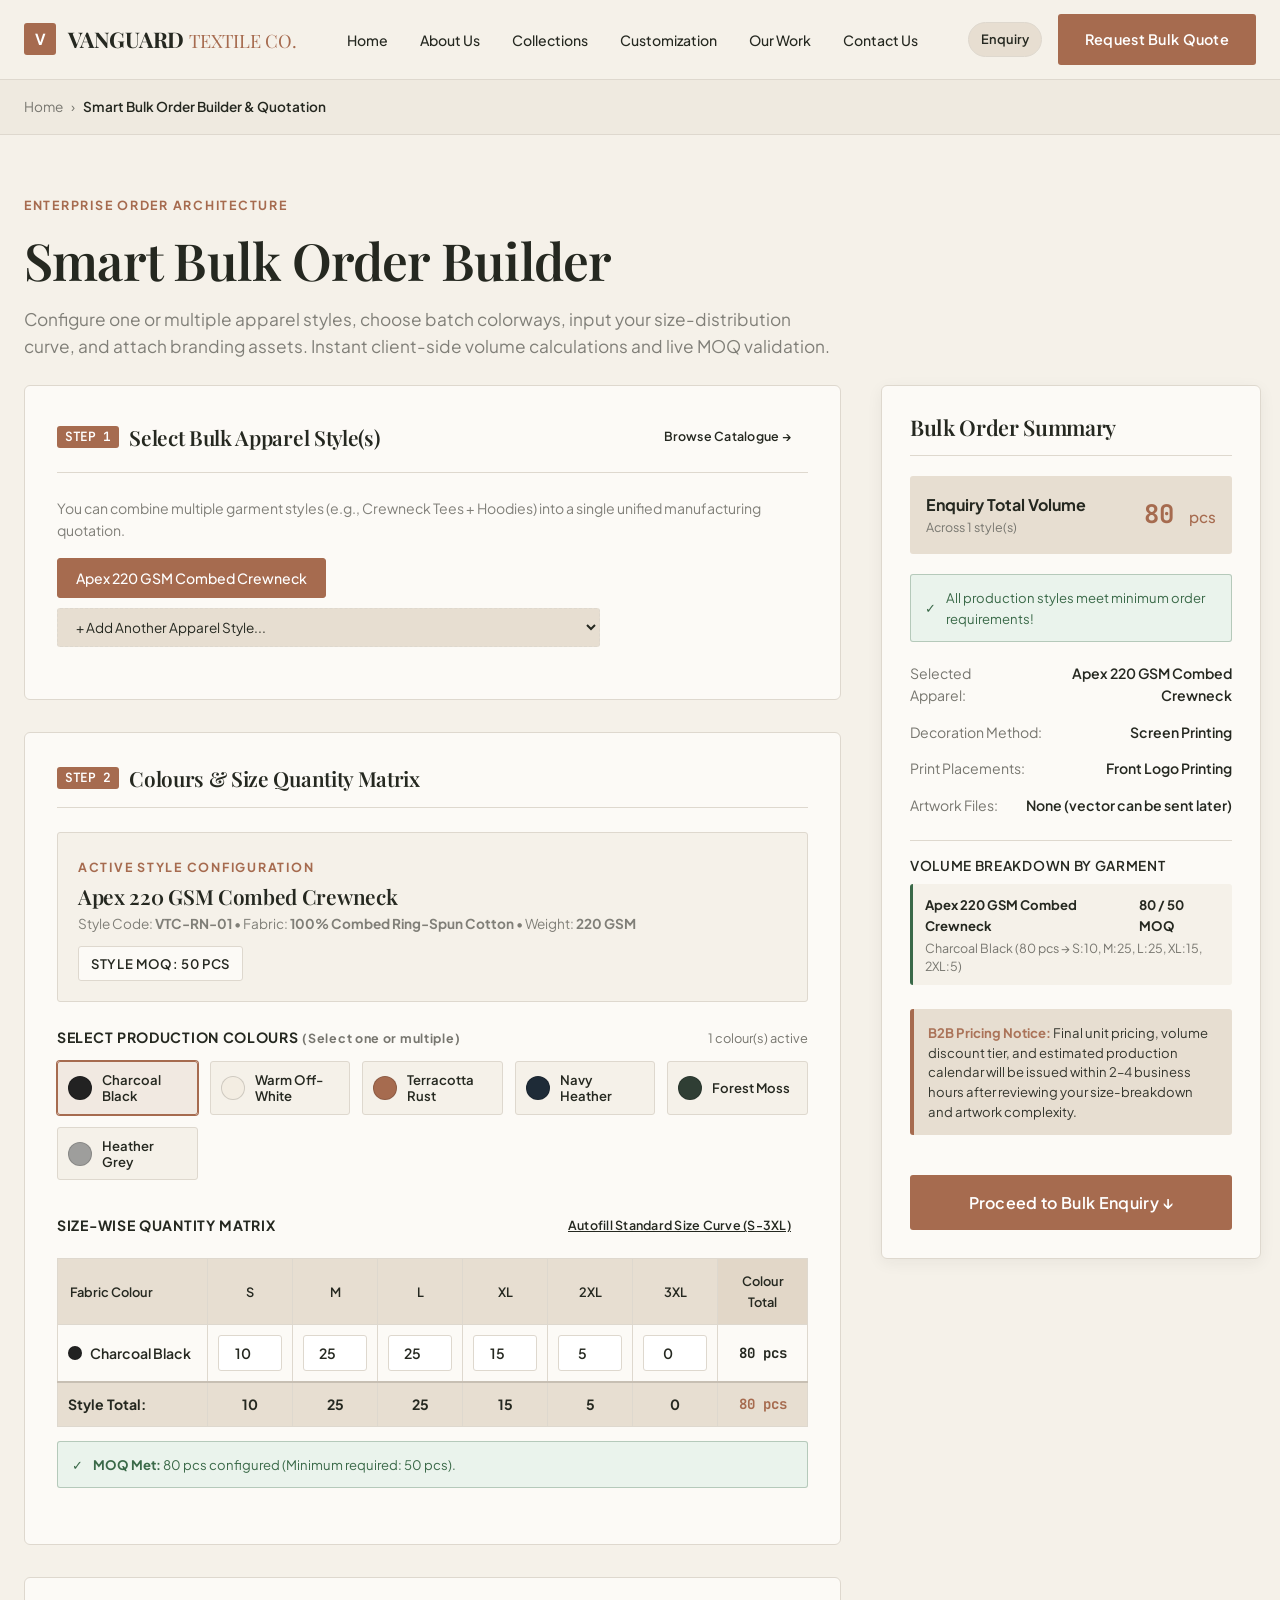
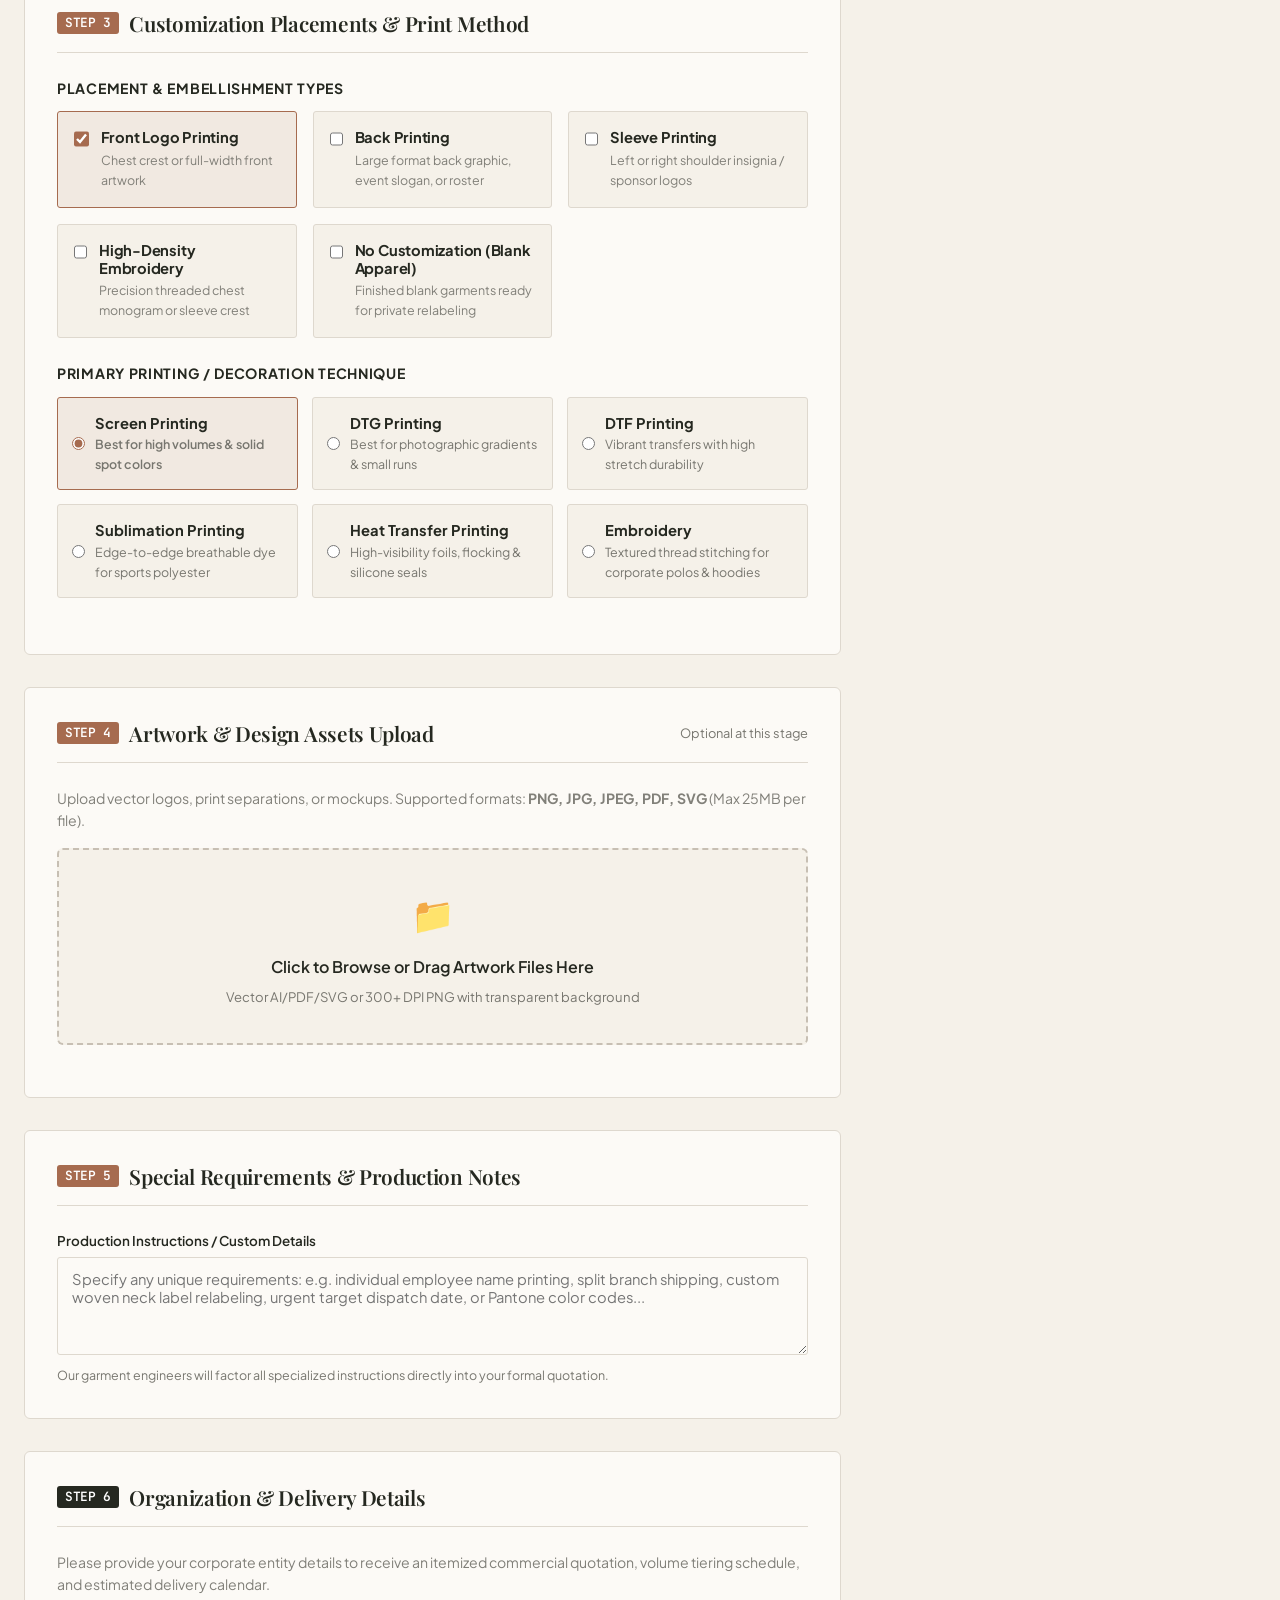
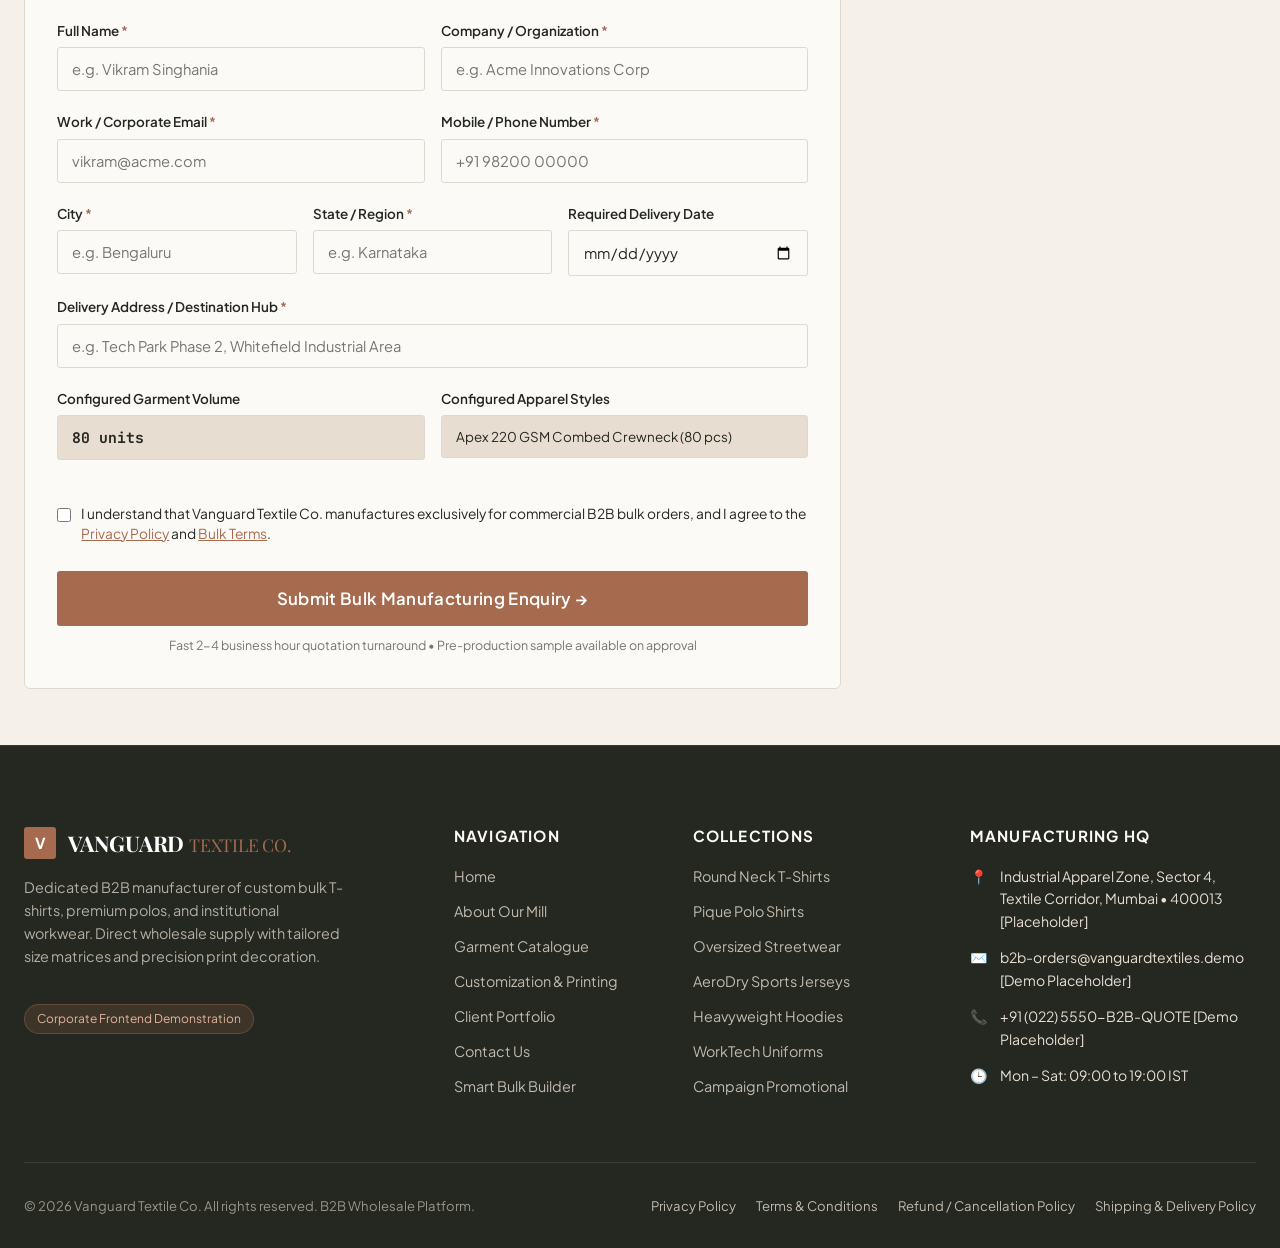
==== bulk-quote.html @ 21569121 "T-Shirt_demo_frontend" ====
<!DOCTYPE html>
<html lang="en">
<head>
  <meta charset="UTF-8">
  <meta name="viewport" content="width=device-width, initial-scale=1.0">
  <title>Smart Bulk Order Builder & Request Bulk Quote | Vanguard Textile Co.</title>
  <meta name="description" content="Configure multi-product bulk apparel orders with interactive colorways, size-wise quantity curves, artwork upload, and commercial quotation lodging.">
  <link rel="stylesheet" href="css/styles.css">
  <link rel="stylesheet" href="css/responsive.css">
</head>
<body>

  <!-- Site Navigation Header -->
  <header class="site-header">
    <div class="container nav-container">
      <a href="index.html" class="brand-logo" aria-label="Vanguard Textile Co. Home">
        <span class="brand-mark">V</span>
        <span>VANGUARD <span style="font-weight: 300; font-size: 1.15rem; color: var(--accent-terracotta);">TEXTILE CO.</span></span>
      </a>

      <nav aria-label="Main Navigation">
        <ul class="nav-links">
          <li><a href="index.html" class="nav-link">Home</a></li>
          <li><a href="about.html" class="nav-link">About Us</a></li>
          <li><a href="collections.html" class="nav-link">Collections</a></li>
          <li><a href="customization.html" class="nav-link">Customization</a></li>
          <li><a href="portfolio.html" class="nav-link">Our Work</a></li>
          <li><a href="contact.html" class="nav-link">Contact Us</a></li>
        </ul>
      </nav>

      <div class="nav-actions">
        <a href="bulk-quote.html" class="enquiry-counter-badge" title="View active bulk builder items">
          <span>Enquiry</span>
          <span class="badge-count" style="display: none;">0</span>
        </a>
        <a href="bulk-quote.html" class="btn btn-primary">Request Bulk Quote</a>
        <button class="mobile-toggle" aria-label="Open mobile menu">
          <svg width="24" height="24" viewBox="0 0 24 24" fill="none" stroke="currentColor" stroke-width="2"><line x1="3" y1="12" x2="21" y2="12"></line><line x1="3" y1="6" x2="21" y2="6"></line><line x1="3" y1="18" x2="21" y2="18"></line></svg>
        </button>
      </div>
    </div>
  </header>

  <!-- Mobile Drawer -->
  <div class="mobile-nav-overlay"></div>
  <aside class="mobile-nav-drawer" aria-label="Mobile Navigation">
    <div class="drawer-header">
      <div class="brand-logo" style="font-size: 1.15rem;">
        <span class="brand-mark">V</span>
        <span>VANGUARD TEXTILE</span>
      </div>
      <button class="drawer-close" aria-label="Close mobile menu">&times;</button>
    </div>
    <ul class="drawer-links">
      <li><a href="index.html" class="drawer-link">Home</a></li>
      <li><a href="about.html" class="drawer-link">About Us</a></li>
      <li><a href="collections.html" class="drawer-link">Collections & Catalog</a></li>
      <li><a href="customization.html" class="drawer-link">Customization Services</a></li>
      <li><a href="portfolio.html" class="drawer-link">Our Work / Portfolio</a></li>
      <li><a href="contact.html" class="drawer-link">Contact Us</a></li>
    </ul>
    <div class="drawer-footer">
      <a href="bulk-quote.html" class="btn btn-primary" style="width: 100%;">Request Bulk Quote</a>
    </div>
  </aside>

  <!-- Breadcrumb -->
  <div class="breadcrumb-bar">
    <div class="container">
      <ul class="breadcrumb-list">
        <li class="breadcrumb-item"><a href="index.html">Home</a> &rsaquo;</li>
        <li class="breadcrumb-item current">Smart Bulk Order Builder & Quotation</li>
      </ul>
    </div>
  </div>

  <main>

    <!-- Page Introduction Header -->
    <section class="section section-tight" style="padding-bottom: 24px;">
      <div class="container">
        <div style="max-width: 820px;">
          <span class="eyebrow">Enterprise Order Architecture</span>
          <h1 style="margin-bottom: 14px;">Smart Bulk Order Builder</h1>
          <p style="font-size: 1.08rem; color: var(--text-muted-grey); line-height: 1.6;">
            Configure one or multiple apparel styles, choose batch colorways, input your size-distribution curve, and attach branding assets. Instant client-side volume calculations and live MOQ validation.
          </p>
        </div>
      </div>
    </section>

    <!-- Interactive Builder Application Container -->
    <section class="section section-tight" style="padding-top: 0;">
      <div class="container" id="bulkOrderBuilderApp">
        
        <div class="builder-layout">
          
          <!-- Left Main Pane: Configuration Steps -->
          <div class="builder-main-pane">
            
            <!-- Step 1: Product Selection -->
            <div class="builder-step-section">
              <div class="builder-step-header">
                <h3 class="builder-step-title">
                  <span class="builder-step-badge">STEP 1</span>
                  <span>Select Bulk Apparel Style(s)</span>
                </h3>
                <a href="collections.html" class="btn btn-ghost btn-sm" style="font-size: 0.78rem;">Browse Catalogue &rarr;</a>
              </div>
              <p style="font-size: 0.88rem; color: var(--text-muted-grey); margin-bottom: 16px;">
                You can combine multiple garment styles (e.g., Crewneck Tees + Hoodies) into a single unified manufacturing quotation.
              </p>
              
              <!-- Tab Pills & Add Dropdown -->
              <div id="builderProductPicker">
                <!-- Injected dynamically by bulk-builder.js -->
              </div>
            </div>

            <!-- Step 2: Colour & Size-Wise Quantity Matrix -->
            <div class="builder-step-section">
              <div class="builder-step-header">
                <h3 class="builder-step-title">
                  <span class="builder-step-badge">STEP 2</span>
                  <span>Colours & Size Quantity Matrix</span>
                </h3>
              </div>

              <!-- Active Product Config (Swatches & Matrix Table) -->
              <div id="activeProductConfigArea">
                <!-- Injected dynamically by bulk-builder.js -->
              </div>
            </div>

            <!-- Step 3: Customization & Printing Techniques -->
            <div class="builder-step-section">
              <div class="builder-step-header">
                <h3 class="builder-step-title">
                  <span class="builder-step-badge">STEP 3</span>
                  <span>Customization Placements & Print Method</span>
                </h3>
              </div>

              <!-- Customization Options Checkboxes -->
              <label style="display: block; font-size: 0.88rem; font-weight: 700; text-transform: uppercase; letter-spacing: 0.05em; margin-bottom: 12px;">
                Placement & Embellishment Types
              </label>
              <div class="customization-check-grid" id="customizationOptionsGrid">
                <!-- Injected dynamically by bulk-builder.js -->
              </div>

              <!-- Printing Method Radio Options -->
              <label style="display: block; font-size: 0.88rem; font-weight: 700; text-transform: uppercase; letter-spacing: 0.05em; margin: 24px 0 12px 0;">
                Primary Printing / Decoration Technique
              </label>
              <div class="print-methods-grid" id="printMethodsGrid">
                <!-- Injected dynamically by bulk-builder.js -->
              </div>
            </div>

            <!-- Step 4: Logo & Artwork File Upload -->
            <div class="builder-step-section">
              <div class="builder-step-header">
                <h3 class="builder-step-title">
                  <span class="builder-step-badge">STEP 4</span>
                  <span>Artwork & Design Assets Upload</span>
                </h3>
                <span style="font-size: 0.8rem; color: var(--text-muted-grey);">Optional at this stage</span>
              </div>
              <p style="font-size: 0.88rem; color: var(--text-muted-grey); margin-bottom: 16px;">
                Upload vector logos, print separations, or mockups. Supported formats: <strong>PNG, JPG, JPEG, PDF, SVG</strong> (Max 25MB per file).
              </p>

              <!-- Drag and Drop Zone -->
              <div class="file-dropzone" id="fileDropzone">
                <input type="file" id="designFileInput" multiple accept=".png,.jpg,.jpeg,.pdf,.svg" style="display: none;">
                <div class="file-dropzone-icon">📁</div>
                <div class="file-dropzone-title">Click to Browse or Drag Artwork Files Here</div>
                <div class="file-dropzone-desc">Vector AI/PDF/SVG or 300+ DPI PNG with transparent background</div>
              </div>

              <!-- Uploaded Files List -->
              <div class="file-list-preview" id="uploadedFilesList"></div>
            </div>

            <!-- Step 5: Additional Requirements & Instructions -->
            <div class="builder-step-section">
              <div class="builder-step-header">
                <h3 class="builder-step-title">
                  <span class="builder-step-badge">STEP 5</span>
                  <span>Special Requirements & Production Notes</span>
                </h3>
              </div>

              <div class="form-group" style="margin-bottom: 0;">
                <label class="form-label" for="builderAdditionalNotes">Production Instructions / Custom Details</label>
                <textarea id="builderAdditionalNotes" rows="4" class="form-control" placeholder="Specify any unique requirements: e.g. individual employee name printing, split branch shipping, custom woven neck label relabeling, urgent target dispatch date, or Pantone color codes..."></textarea>
                <div class="form-help-text">
                  Our garment engineers will factor all specialized instructions directly into your formal quotation.
                </div>
              </div>
            </div>

            <!-- Step 6: Customer Bulk Enquiry Form -->
            <div class="builder-step-section" id="enquiryFormSection">
              <div class="builder-step-header">
                <h3 class="builder-step-title">
                  <span class="builder-step-badge" style="background-color: var(--text-charcoal);">STEP 6</span>
                  <span>Organization & Delivery Details</span>
                </h3>
              </div>

              <p style="font-size: 0.88rem; color: var(--text-muted-grey); margin-bottom: 24px;">
                Please provide your corporate entity details to receive an itemized commercial quotation, volume tiering schedule, and estimated delivery calendar.
              </p>

              <form id="bulkEnquiryForm" novalidate>
                <div class="grid-2" style="gap: 16px;">
                  <div class="form-group">
                    <label class="form-label" for="enquiryFullName">Full Name <span class="required-star">*</span></label>
                    <input type="text" id="enquiryFullName" class="form-control" placeholder="e.g. Vikram Singhania" required>
                    <div class="form-error-msg">Please enter your full name.</div>
                  </div>

                  <div class="form-group">
                    <label class="form-label" for="enquiryCompany">Company / Organization <span class="required-star">*</span></label>
                    <input type="text" id="enquiryCompany" class="form-control" placeholder="e.g. Acme Innovations Corp" required>
                    <div class="form-error-msg">Please provide your organization name.</div>
                  </div>
                </div>

                <div class="grid-2" style="gap: 16px;">
                  <div class="form-group">
                    <label class="form-label" for="enquiryEmail">Work / Corporate Email <span class="required-star">*</span></label>
                    <input type="email" id="enquiryEmail" class="form-control" placeholder="vikram@acme.com" required>
                    <div class="form-error-msg">Please enter a valid corporate email.</div>
                  </div>

                  <div class="form-group">
                    <label class="form-label" for="enquiryPhone">Mobile / Phone Number <span class="required-star">*</span></label>
                    <input type="tel" id="enquiryPhone" class="form-control" placeholder="+91 98200 00000" required>
                    <div class="form-error-msg">Please enter a valid mobile number.</div>
                  </div>
                </div>

                <div class="grid-3" style="gap: 16px;">
                  <div class="form-group">
                    <label class="form-label" for="enquiryCity">City <span class="required-star">*</span></label>
                    <input type="text" id="enquiryCity" class="form-control" placeholder="e.g. Bengaluru" required>
                    <div class="form-error-msg">City is required.</div>
                  </div>

                  <div class="form-group">
                    <label class="form-label" for="enquiryState">State / Region <span class="required-star">*</span></label>
                    <input type="text" id="enquiryState" class="form-control" placeholder="e.g. Karnataka" required>
                    <div class="form-error-msg">State is required.</div>
                  </div>

                  <div class="form-group">
                    <label class="form-label" for="enquiryDeliveryDate">Required Delivery Date</label>
                    <input type="date" id="enquiryDeliveryDate" class="form-control">
                  </div>
                </div>

                <div class="form-group">
                  <label class="form-label" for="enquiryAddress">Delivery Address / Destination Hub <span class="required-star">*</span></label>
                  <input type="text" id="enquiryAddress" class="form-control" placeholder="e.g. Tech Park Phase 2, Whitefield Industrial Area" required>
                  <div class="form-error-msg">Delivery destination address is required.</div>
                </div>

                <!-- Auto-populated Hidden/Readonly Specification Fields -->
                <div class="grid-2" style="gap: 16px; margin-bottom: 20px;">
                  <div class="form-group">
                    <label class="form-label" for="enquiryTotalQty">Configured Garment Volume</label>
                    <input type="text" id="enquiryTotalQty" class="form-control" style="background-color: var(--bg-muted-beige); font-weight: 700; font-family: var(--font-mono);" readonly value="0 units">
                  </div>

                  <div class="form-group">
                    <label class="form-label" for="enquiryProductSummary">Configured Apparel Styles</label>
                    <input type="text" id="enquiryProductSummary" class="form-control" style="background-color: var(--bg-muted-beige); font-size: 0.84rem;" readonly value="Pending selection">
                  </div>
                </div>

                <div class="form-group" style="margin-top: 24px;">
                  <label class="form-checkbox-label">
                    <input type="checkbox" id="enquiryPrivacyCheckbox" required>
                    <span>I understand that Vanguard Textile Co. manufactures exclusively for commercial B2B bulk orders, and I agree to the <a href="#" data-policy="privacy" style="text-decoration: underline; color: var(--accent-terracotta);">Privacy Policy</a> and <a href="#" data-policy="terms" style="text-decoration: underline; color: var(--accent-terracotta);">Bulk Terms</a>.</span>
                  </label>
                  <div class="form-error-msg" id="privacyErrorMsg" style="display: none;">Please accept the terms to proceed.</div>
                </div>

                <div style="margin-top: 28px;">
                  <button type="submit" class="btn btn-primary btn-lg" style="width: 100%; font-size: 1.05rem;">
                    Submit Bulk Manufacturing Enquiry &rarr;
                  </button>
                  <div style="font-size: 0.78rem; color: var(--text-muted-grey); text-align: center; margin-top: 10px;">
                    Fast 2-4 business hour quotation turnaround &bull; Pre-production sample available on approval
                  </div>
                </div>

              </form>
            </div>

          </div>

          <!-- Right Sticky Pane: Live Order Summary -->
          <aside class="builder-summary-pane">
            <div class="builder-summary-card">
              <h3 class="summary-heading">Bulk Order Summary</h3>
              
              <!-- Content generated dynamically by bulk-builder.js -->
              <div id="liveBulkSummaryContent">
                <p style="font-size: 0.88rem; color: var(--text-muted-grey);">Calculating configuration...</p>
              </div>
            </div>
          </aside>

        </div>

      </div>
    </section>

  </main>

  <!-- Reusable Footer -->
  <footer class="site-footer">
    <div class="container">
      <div class="footer-top-grid">
        <div class="footer-brand-col">
          <div class="brand-logo" style="color: #FFFFFF;">
            <span class="brand-mark">V</span>
            <span>VANGUARD <span style="font-weight: 300; font-size: 1.1rem; color: var(--accent-terracotta);">TEXTILE CO.</span></span>
          </div>
          <p>
            Dedicated B2B manufacturer of custom bulk T-shirts, premium polos, and institutional workwear. Direct wholesale supply with tailored size matrices and precision print decoration.
          </p>
          <span class="demo-disclaimer-pill">Corporate Frontend Demonstration</span>
        </div>

        <div>
          <h4>Navigation</h4>
          <ul class="footer-links-list">
            <li><a href="index.html">Home</a></li>
            <li><a href="about.html">About Our Mill</a></li>
            <li><a href="collections.html">Garment Catalogue</a></li>
            <li><a href="customization.html">Customization & Printing</a></li>
            <li><a href="portfolio.html">Client Portfolio</a></li>
            <li><a href="contact.html">Contact Us</a></li>
            <li><a href="bulk-quote.html">Smart Bulk Builder</a></li>
          </ul>
        </div>

        <div>
          <h4>Collections</h4>
          <ul class="footer-links-list">
            <li><a href="collections.html?category=Round Neck">Round Neck T-Shirts</a></li>
            <li><a href="collections.html?category=Polo">Pique Polo Shirts</a></li>
            <li><a href="collections.html?category=Oversized">Oversized Streetwear</a></li>
            <li><a href="collections.html?category=Sports / Jerseys">AeroDry Sports Jerseys</a></li>
            <li><a href="collections.html?category=Hoodies">Heavyweight Hoodies</a></li>
            <li><a href="collections.html?category=Corporate Uniforms">WorkTech Uniforms</a></li>
            <li><a href="collections.html?category=Promotional T-Shirts">Campaign Promotional</a></li>
          </ul>
        </div>

        <div>
          <h4>Manufacturing HQ</h4>
          <div class="footer-contact-details">
            <div class="contact-detail-item">
              <span>📍</span>
              <span>Industrial Apparel Zone, Sector 4, Textile Corridor, Mumbai &bull; 400013 [Placeholder]</span>
            </div>
            <div class="contact-detail-item">
              <span>✉️</span>
              <span>b2b-orders@vanguardtextiles.demo [Demo Placeholder]</span>
            </div>
            <div class="contact-detail-item">
              <span>📞</span>
              <span>+91 (022) 5550-B2B-QUOTE [Demo Placeholder]</span>
            </div>
            <div class="contact-detail-item">
              <span>🕒</span>
              <span>Mon – Sat: 09:00 to 19:00 IST</span>
            </div>
          </div>
        </div>
      </div>

      <div class="footer-bottom">
        <div>&copy; 2026 Vanguard Textile Co. All rights reserved. B2B Wholesale Platform.</div>
        <div class="footer-legal-links">
          <a href="#" data-policy="privacy">Privacy Policy</a>
          <a href="#" data-policy="terms">Terms & Conditions</a>
          <a href="#" data-policy="refund">Refund / Cancellation Policy</a>
          <a href="#" data-policy="shipping">Shipping & Delivery Policy</a>
        </div>
      </div>
    </div>
  </footer>

  <!-- Policy Modal Container -->
  <div class="modal-overlay" id="policyModalOverlay" role="dialog" aria-modal="true" aria-labelledby="policyModalTitle">
    <div class="modal-dialog">
      <div class="modal-header">
        <h3 id="policyModalTitle" style="font-size: 1.3rem;">Company Policy</h3>
        <button class="modal-close-btn" id="policyModalClose" aria-label="Close modal">&times;</button>
      </div>
      <div class="modal-body" id="policyModalBody" style="line-height: 1.7; font-size: 0.92rem;"></div>
      <div class="modal-footer">
        <button type="button" class="btn btn-secondary btn-sm" onclick="document.getElementById('policyModalOverlay').classList.remove('is-active'); document.body.style.overflow=''">Close</button>
      </div>
    </div>
  </div>

  <!-- Scripts -->
  <script src="js/products.js"></script>
  <script src="js/main.js"></script>
  <script src="js/bulk-builder.js"></script>
</body>
</html>
---- css/styles.css ----
/* ==========================================================================
   TERRAFORM TEXTILES / VANGUARD APPAREL LABS
   B2B Bulk T-Shirt Ordering & Customization Platform Design System
   Palette: Warm Ivory, Charcoal, Terracotta
   ========================================================================== */

@import url('https://fonts.googleapis.com/css2?family=Plus+Jakarta+Sans:wght@300;400;500;600;700&family=Playfair+Display:ital,wght@0,500;0,600;0,700;1,400&family=JetBrains+Mono:wght@400;500&display=swap');

:root {
  /* Exact Primary Palette */
  --bg-warm-ivory: #F5F1E9;
  --text-charcoal: #252820;
  --accent-terracotta: #A66B4F;
  --accent-terracotta-hover: #90593F;
  --accent-terracotta-subtle: rgba(166, 107, 79, 0.12);

  /* Supporting Colors */
  --bg-muted-beige: #E7DED1;
  --bg-soft-white: #FCFAF6;
  --text-muted-grey: #77766F;
  --border-color: #DED8CE;
  --border-dark: #C7BFB3;

  /* Functional Status */
  --color-success: #3A6948;
  --color-success-bg: #EAF3EC;
  --color-warning: #946221;
  --color-warning-bg: #FBF4E7;
  --color-error: #9E3737;
  --color-error-bg: #FBEAEA;

  /* Typography */
  --font-body: 'Plus Jakarta Sans', -apple-system, BlinkMacSystemFont, 'Segoe UI', Roboto, sans-serif;
  --font-heading: 'Playfair Display', Georgia, serif;
  --font-mono: 'JetBrains Mono', monospace;

  /* Spatial & UI Scale */
  --radius-sm: 3px;
  --radius-md: 6px;
  --radius-lg: 10px;
  --radius-pill: 9999px;

  --shadow-subtle: 0 1px 3px rgba(37, 40, 32, 0.05);
  --shadow-card: 0 4px 16px rgba(37, 40, 32, 0.06);
  --shadow-hover: 0 8px 24px rgba(37, 40, 32, 0.09);
  --shadow-floating: 0 16px 36px rgba(37, 40, 32, 0.12);

  --transition-fast: 0.18s cubic-bezier(0.16, 1, 0.3, 1);
  --transition-smooth: 0.3s cubic-bezier(0.16, 1, 0.3, 1);
  --transition-slow: 0.5s cubic-bezier(0.16, 1, 0.3, 1);

  --header-height: 80px;
  --container-max: 1280px;
}

/* Base Reset & Typography */
*, *::before, *::after {
  box-sizing: border-box;
  margin: 0;
  padding: 0;
}

html {
  font-size: 16px;
  scroll-behavior: smooth;
  -webkit-font-smoothing: antialiased;
  -moz-osx-font-smoothing: grayscale;
}

body {
  font-family: var(--font-body);
  background-color: var(--bg-warm-ivory);
  color: var(--text-charcoal);
  line-height: 1.6;
  min-height: 100vh;
  display: flex;
  flex-direction: column;
}

main {
  flex: 1 0 auto;
}

h1, h2, h3, h4, h5, h6 {
  font-family: var(--font-heading);
  color: var(--text-charcoal);
  font-weight: 600;
  line-height: 1.25;
  letter-spacing: -0.015em;
}

h1 {
  font-size: clamp(2.4rem, 4vw, 3.8rem);
  font-weight: 600;
}

h2 {
  font-size: clamp(1.8rem, 3vw, 2.6rem);
}

h3 {
  font-size: clamp(1.3rem, 2vw, 1.8rem);
}

h4 {
  font-size: 1.25rem;
}

p {
  color: var(--text-charcoal);
  opacity: 0.92;
}

a {
  color: inherit;
  text-decoration: none;
  transition: color var(--transition-fast);
}

img {
  max-width: 100%;
  height: auto;
  display: block;
}

button, input, select, textarea {
  font-family: inherit;
  font-size: inherit;
  color: inherit;
}

/* Layout Utilities */
.container {
  width: 100%;
  max-width: var(--container-max);
  margin: 0 auto;
  padding: 0 24px;
}

.container-narrow {
  width: 100%;
  max-width: 980px;
  margin: 0 auto;
  padding: 0 24px;
}

.section {
  padding: 96px 0;
}

.section-tight {
  padding: 56px 0;
}

.section-bg-white {
  background-color: var(--bg-soft-white);
}

.section-bg-beige {
  background-color: var(--bg-muted-beige);
}

.section-header {
  text-align: center;
  max-width: 720px;
  margin: 0 auto 56px auto;
}

.section-header.text-left {
  text-align: left;
  margin-left: 0;
}

.eyebrow {
  display: inline-block;
  font-family: var(--font-body);
  font-size: 0.78rem;
  font-weight: 700;
  text-transform: uppercase;
  letter-spacing: 0.14em;
  color: var(--accent-terracotta);
  margin-bottom: 12px;
}

.section-subtitle {
  font-size: 1.08rem;
  color: var(--text-muted-grey);
  margin-top: 14px;
  line-height: 1.65;
}

/* Buttons */
.btn {
  display: inline-flex;
  align-items: center;
  justify-content: center;
  gap: 10px;
  padding: 13px 26px;
  font-size: 0.9rem;
  font-weight: 600;
  letter-spacing: 0.02em;
  border-radius: var(--radius-sm);
  cursor: pointer;
  transition: all var(--transition-fast);
  text-align: center;
  border: 1px solid transparent;
  white-space: nowrap;
}

.btn-primary {
  background-color: var(--accent-terracotta);
  color: #FFFFFF;
}

.btn-primary:hover {
  background-color: var(--accent-terracotta-hover);
  color: #FFFFFF;
  box-shadow: 0 4px 14px rgba(166, 107, 79, 0.28);
}

.btn-secondary {
  background-color: transparent;
  color: var(--text-charcoal);
  border-color: var(--text-charcoal);
}

.btn-secondary:hover {
  background-color: var(--text-charcoal);
  color: var(--bg-warm-ivory);
}

.btn-outline {
  background-color: transparent;
  color: var(--accent-terracotta);
  border-color: var(--accent-terracotta);
}

.btn-outline:hover {
  background-color: var(--accent-terracotta);
  color: #FFFFFF;
}

.btn-ghost {
  background-color: transparent;
  color: var(--text-charcoal);
  padding: 8px 16px;
}

.btn-ghost:hover {
  background-color: var(--bg-muted-beige);
}

.btn-sm {
  padding: 8px 16px;
  font-size: 0.82rem;
}

.btn-lg {
  padding: 16px 34px;
  font-size: 1rem;
}

.btn-icon {
  width: 40px;
  height: 40px;
  padding: 0;
  display: inline-flex;
  align-items: center;
  justify-content: center;
}

.btn:disabled {
  opacity: 0.45;
  cursor: not-allowed;
  pointer-events: none;
}

/* Header & Sticky Navigation */
.site-header {
  position: sticky;
  top: 0;
  left: 0;
  right: 0;
  z-index: 1000;
  background-color: rgba(245, 241, 233, 0.94);
  backdrop-filter: blur(8px);
  -webkit-backdrop-filter: blur(8px);
  border-bottom: 1px solid var(--border-color);
  transition: all var(--transition-smooth);
  height: var(--header-height);
}

.site-header.is-scrolled {
  background-color: rgba(252, 250, 246, 0.98);
  box-shadow: 0 4px 20px rgba(37, 40, 32, 0.05);
}

.nav-container {
  display: flex;
  align-items: center;
  justify-content: space-between;
  height: 100%;
}

.brand-logo {
  display: flex;
  align-items: center;
  gap: 12px;
  font-family: var(--font-heading);
  font-size: 1.35rem;
  font-weight: 700;
  letter-spacing: -0.01em;
  color: var(--text-charcoal);
}

.brand-mark {
  width: 32px;
  height: 32px;
  background-color: var(--accent-terracotta);
  color: #FFFFFF;
  display: flex;
  align-items: center;
  justify-content: center;
  font-family: var(--font-body);
  font-size: 0.95rem;
  font-weight: 700;
  border-radius: var(--radius-sm);
}

.nav-links {
  display: flex;
  align-items: center;
  gap: 32px;
  list-style: none;
}

.nav-link {
  font-size: 0.88rem;
  font-weight: 500;
  color: var(--text-charcoal);
  padding: 8px 0;
  position: relative;
  transition: color var(--transition-fast);
}

.nav-link::after {
  content: '';
  position: absolute;
  bottom: 0;
  left: 0;
  width: 0%;
  height: 2px;
  background-color: var(--accent-terracotta);
  transition: width var(--transition-fast);
}

.nav-link:hover,
.nav-link.active {
  color: var(--accent-terracotta);
}

.nav-link.active::after {
  width: 100%;
}

.nav-actions {
  display: flex;
  align-items: center;
  gap: 16px;
}

.enquiry-counter-badge {
  display: inline-flex;
  align-items: center;
  gap: 6px;
  padding: 6px 12px;
  font-size: 0.8rem;
  font-weight: 600;
  background-color: var(--bg-muted-beige);
  border: 1px solid var(--border-color);
  border-radius: var(--radius-pill);
  color: var(--text-charcoal);
  transition: all var(--transition-fast);
}

.enquiry-counter-badge:hover {
  border-color: var(--accent-terracotta);
  color: var(--accent-terracotta);
}

.enquiry-counter-badge .badge-count {
  display: inline-flex;
  align-items: center;
  justify-content: center;
  background-color: var(--accent-terracotta);
  color: #FFFFFF;
  width: 20px;
  height: 20px;
  border-radius: 50%;
  font-size: 0.72rem;
  font-weight: 700;
}

.mobile-toggle {
  display: none;
  background: none;
  border: none;
  cursor: pointer;
  padding: 6px;
  color: var(--text-charcoal);
}

/* Mobile Drawer */
.mobile-nav-drawer {
  position: fixed;
  top: 0;
  right: -100%;
  width: 100%;
  max-width: 380px;
  height: 100vh;
  background-color: var(--bg-soft-white);
  box-shadow: -8px 0 32px rgba(37, 40, 32, 0.15);
  z-index: 2000;
  display: flex;
  flex-direction: column;
  padding: 28px 24px;
  transition: right var(--transition-smooth);
}

.mobile-nav-drawer.is-open {
  right: 0;
}

.mobile-nav-overlay {
  position: fixed;
  inset: 0;
  background-color: rgba(37, 40, 32, 0.45);
  backdrop-filter: blur(2px);
  z-index: 1999;
  opacity: 0;
  visibility: hidden;
  transition: all var(--transition-smooth);
}

.mobile-nav-overlay.is-open {
  opacity: 1;
  visibility: visible;
}

.drawer-header {
  display: flex;
  align-items: center;
  justify-content: space-between;
  padding-bottom: 20px;
  border-bottom: 1px solid var(--border-color);
  margin-bottom: 24px;
}

.drawer-close {
  background: none;
  border: none;
  font-size: 1.5rem;
  cursor: pointer;
  color: var(--text-charcoal);
}

.drawer-links {
  list-style: none;
  display: flex;
  flex-direction: column;
  gap: 16px;
  flex: 1;
}

.drawer-link {
  font-size: 1.15rem;
  font-weight: 500;
  padding: 8px 0;
  border-bottom: 1px solid rgba(222, 216, 206, 0.5);
  display: block;
}

.drawer-link.active {
  color: var(--accent-terracotta);
  font-weight: 600;
}

.drawer-footer {
  padding-top: 24px;
  border-top: 1px solid var(--border-color);
  display: flex;
  flex-direction: column;
  gap: 14px;
}

/* Breadcrumb */
.breadcrumb-bar {
  padding: 16px 0;
  background-color: rgba(231, 222, 209, 0.4);
  border-bottom: 1px solid var(--border-color);
  font-size: 0.85rem;
}

.breadcrumb-list {
  display: flex;
  align-items: center;
  gap: 8px;
  list-style: none;
}

.breadcrumb-item {
  display: flex;
  align-items: center;
  gap: 8px;
  color: var(--text-muted-grey);
}

.breadcrumb-item a:hover {
  color: var(--accent-terracotta);
}

.breadcrumb-item.current {
  color: var(--text-charcoal);
  font-weight: 600;
}

/* Badge & Tag Elements */
.tag {
  display: inline-flex;
  align-items: center;
  padding: 4px 10px;
  font-size: 0.72rem;
  font-weight: 600;
  text-transform: uppercase;
  letter-spacing: 0.05em;
  border-radius: var(--radius-sm);
  background-color: var(--bg-muted-beige);
  color: var(--text-charcoal);
  border: 1px solid var(--border-color);
}

.tag-terracotta {
  background-color: var(--accent-terracotta-subtle);
  color: var(--accent-terracotta);
  border-color: rgba(166, 107, 79, 0.25);
}

.tag-moq {
  background-color: var(--bg-soft-white);
  border-color: var(--border-color);
  font-weight: 600;
  color: var(--text-charcoal);
}

/* Cards & Surfaces */
.surface-card {
  background-color: var(--bg-soft-white);
  border: 1px solid var(--border-color);
  border-radius: var(--radius-md);
  padding: 32px;
  transition: all var(--transition-fast);
}

.surface-card:hover {
  border-color: var(--border-dark);
  box-shadow: var(--shadow-card);
}

/* Product Card Grid & Card Components */
.product-grid {
  display: grid;
  grid-template-columns: repeat(auto-fill, minmax(290px, 1fr));
  gap: 32px;
}

.product-card {
  background-color: var(--bg-soft-white);
  border: 1px solid var(--border-color);
  border-radius: var(--radius-md);
  overflow: hidden;
  display: flex;
  flex-direction: column;
  transition: all var(--transition-smooth);
  position: relative;
}

.product-card:hover {
  transform: translateY(-4px);
  box-shadow: var(--shadow-hover);
  border-color: var(--border-dark);
}

.product-card-image-wrap {
  position: relative;
  width: 100%;
  aspect-ratio: 4 / 3.8;
  overflow: hidden;
  background-color: var(--bg-muted-beige);
}

.product-card-image {
  width: 100%;
  height: 100%;
  object-fit: cover;
  transition: transform var(--transition-slow);
}

.product-card:hover .product-card-image {
  transform: scale(1.05);
}

.product-card-badges {
  position: absolute;
  top: 14px;
  left: 14px;
  display: flex;
  flex-direction: column;
  gap: 6px;
  z-index: 2;
}

.product-card-content {
  padding: 24px;
  display: flex;
  flex-direction: column;
  flex: 1;
}

.product-category-row {
  display: flex;
  align-items: center;
  justify-content: space-between;
  margin-bottom: 8px;
}

.product-card-category {
  font-size: 0.75rem;
  font-weight: 700;
  text-transform: uppercase;
  letter-spacing: 0.08em;
  color: var(--accent-terracotta);
}

.product-card-code {
  font-family: var(--font-mono);
  font-size: 0.72rem;
  color: var(--text-muted-grey);
}

.product-card-title {
  font-family: var(--font-heading);
  font-size: 1.25rem;
  font-weight: 600;
  margin-bottom: 8px;
  line-height: 1.3;
}

.product-card-desc {
  font-size: 0.86rem;
  color: var(--text-muted-grey);
  margin-bottom: 16px;
  line-height: 1.5;
  display: -webkit-box;
  -webkit-line-clamp: 2;
  -webkit-box-orient: vertical;
  overflow: hidden;
}

.product-specs-list {
  display: grid;
  grid-template-columns: 1fr 1fr;
  gap: 10px;
  padding: 12px 0;
  margin-bottom: 16px;
  border-top: 1px solid var(--border-color);
  border-bottom: 1px solid var(--border-color);
  font-size: 0.8rem;
}

.spec-item {
  display: flex;
  flex-direction: column;
}

.spec-label {
  font-size: 0.7rem;
  text-transform: uppercase;
  letter-spacing: 0.04em;
  color: var(--text-muted-grey);
}

.spec-val {
  font-weight: 600;
  color: var(--text-charcoal);
}

.swatch-row {
  display: flex;
  align-items: center;
  gap: 6px;
  margin-bottom: 16px;
}

.swatch-dot {
  width: 14px;
  height: 14px;
  border-radius: 50%;
  border: 1px solid rgba(0, 0, 0, 0.15);
  display: inline-block;
}

.swatch-count {
  font-size: 0.76rem;
  color: var(--text-muted-grey);
  margin-left: 4px;
}

.product-card-actions {
  display: grid;
  grid-template-columns: 1fr 1.2fr;
  gap: 10px;
  margin-top: auto;
}

/* Toast Notifications */
.toast-container {
  position: fixed;
  bottom: 24px;
  right: 24px;
  z-index: 9999;
  display: flex;
  flex-direction: column;
  gap: 10px;
  pointer-events: none;
}

.toast {
  pointer-events: auto;
  background-color: var(--text-charcoal);
  color: var(--bg-soft-white);
  padding: 14px 20px;
  border-radius: var(--radius-sm);
  box-shadow: var(--shadow-floating);
  font-size: 0.88rem;
  display: flex;
  align-items: center;
  gap: 12px;
  animation: toastSlideIn 0.25s cubic-bezier(0.16, 1, 0.3, 1) forwards;
  max-width: 380px;
  border-left: 4px solid var(--accent-terracotta);
}

.toast.toast-success {
  border-left-color: #4CAF50;
}

.toast.toast-error {
  border-left-color: #E53935;
}

@keyframes toastSlideIn {
  from {
    transform: translateY(20px);
    opacity: 0;
  }
  to {
    transform: translateY(0);
    opacity: 1;
  }
}

/* Footer */
.site-footer {
  background-color: var(--text-charcoal);
  color: var(--bg-muted-beige);
  padding: 80px 0 32px 0;
  margin-top: auto;
  border-top: 1px solid rgba(222, 216, 206, 0.1);
}

.site-footer h4 {
  color: var(--bg-soft-white);
  font-family: var(--font-body);
  font-size: 0.95rem;
  font-weight: 700;
  letter-spacing: 0.08em;
  text-transform: uppercase;
  margin-bottom: 20px;
}

.site-footer p {
  color: rgba(231, 222, 209, 0.8);
  font-size: 0.9rem;
  line-height: 1.6;
}

.site-footer a {
  color: rgba(231, 222, 209, 0.8);
}

.site-footer a:hover {
  color: var(--bg-soft-white);
}

.footer-top-grid {
  display: grid;
  grid-template-columns: 2fr 1fr 1.2fr 1.5fr;
  gap: 48px;
  margin-bottom: 64px;
}

.footer-brand-col p {
  margin: 16px 0 24px 0;
  max-width: 320px;
}

.footer-links-list {
  list-style: none;
  display: flex;
  flex-direction: column;
  gap: 12px;
  font-size: 0.9rem;
}

.footer-contact-details {
  display: flex;
  flex-direction: column;
  gap: 14px;
  font-size: 0.88rem;
}

.contact-detail-item {
  display: flex;
  align-items: flex-start;
  gap: 12px;
}

.footer-bottom {
  padding-top: 32px;
  border-top: 1px solid rgba(222, 216, 206, 0.12);
  display: flex;
  align-items: center;
  justify-content: space-between;
  font-size: 0.82rem;
  color: rgba(231, 222, 209, 0.6);
}

.footer-legal-links {
  display: flex;
  gap: 20px;
}

.demo-disclaimer-pill {
  display: inline-block;
  background-color: rgba(166, 107, 79, 0.2);
  color: #E2B29F;
  border: 1px solid rgba(166, 107, 79, 0.4);
  padding: 4px 12px;
  border-radius: var(--radius-pill);
  font-size: 0.75rem;
  margin-top: 12px;
}

/* Modals */
.modal-overlay {
  position: fixed;
  inset: 0;
  background-color: rgba(37, 40, 32, 0.65);
  backdrop-filter: blur(4px);
  z-index: 3000;
  display: flex;
  align-items: center;
  justify-content: center;
  padding: 24px;
  opacity: 0;
  visibility: hidden;
  transition: all var(--transition-smooth);
}

.modal-overlay.is-active {
  opacity: 1;
  visibility: visible;
}

.modal-dialog {
  background-color: var(--bg-soft-white);
  border-radius: var(--radius-md);
  max-width: 680px;
  width: 100%;
  max-height: 90vh;
  overflow-y: auto;
  box-shadow: var(--shadow-floating);
  border: 1px solid var(--border-color);
  transform: translateY(20px);
  transition: transform var(--transition-smooth);
}

.modal-overlay.is-active .modal-dialog {
  transform: translateY(0);
}

.modal-header {
  padding: 24px;
  border-bottom: 1px solid var(--border-color);
  display: flex;
  align-items: center;
  justify-content: space-between;
}

.modal-body {
  padding: 28px 24px;
}

.modal-footer {
  padding: 18px 24px;
  border-top: 1px solid var(--border-color);
  background-color: var(--bg-warm-ivory);
  display: flex;
  justify-content: flex-end;
  gap: 12px;
}

.modal-close-btn {
  background: none;
  border: none;
  font-size: 1.5rem;
  cursor: pointer;
  color: var(--text-charcoal);
}

/* Tables */
.table-responsive {
  width: 100%;
  overflow-x: auto;
}

.table-spec {
  width: 100%;
  border-collapse: collapse;
  text-align: left;
  font-size: 0.88rem;
}

.table-spec th {
  background-color: var(--bg-muted-beige);
  padding: 12px 16px;
  font-weight: 600;
  border-bottom: 2px solid var(--border-dark);
  font-size: 0.8rem;
  text-transform: uppercase;
  letter-spacing: 0.05em;
}

.table-spec td {
  padding: 12px 16px;
  border-bottom: 1px solid var(--border-color);
}

.table-spec tr:last-child td {
  border-bottom: none;
}

/* Form Controls */
.form-group {
  margin-bottom: 20px;
}

.form-label {
  display: block;
  font-size: 0.84rem;
  font-weight: 600;
  margin-bottom: 6px;
  color: var(--text-charcoal);
}

.form-label .required-star {
  color: var(--accent-terracotta);
}

.form-control {
  width: 100%;
  padding: 12px 14px;
  background-color: var(--bg-soft-white);
  border: 1px solid var(--border-color);
  border-radius: var(--radius-sm);
  font-size: 0.92rem;
  color: var(--text-charcoal);
  transition: all var(--transition-fast);
}

.form-control:focus {
  outline: none;
  border-color: var(--accent-terracotta);
  box-shadow: 0 0 0 3px var(--accent-terracotta-subtle);
}

.form-control.is-invalid {
  border-color: var(--color-error);
  background-color: var(--color-error-bg);
}

.form-error-msg {
  font-size: 0.78rem;
  color: var(--color-error);
  margin-top: 5px;
  display: none;
}

.form-control.is-invalid + .form-error-msg {
  display: block;
}

.form-help-text {
  font-size: 0.78rem;
  color: var(--text-muted-grey);
  margin-top: 4px;
}

.form-checkbox-label {
  display: flex;
  align-items: flex-start;
  gap: 10px;
  cursor: pointer;
  font-size: 0.86rem;
  line-height: 1.4;
}

.form-checkbox-label input[type="checkbox"] {
  width: 18px;
  height: 18px;
  accent-color: var(--accent-terracotta);
  margin-top: 2px;
}

/* Callout Box */
.notice-box {
  padding: 18px 22px;
  border-radius: var(--radius-sm);
  border-left: 4px solid var(--accent-terracotta);
  background-color: var(--bg-muted-beige);
  margin-bottom: 24px;
}

.notice-box p {
  font-size: 0.9rem;
  line-height: 1.5;
  color: var(--text-charcoal);
}

.notice-box strong {
  color: var(--accent-terracotta);
}
---- css/responsive.css ----
/* ==========================================================================
   TERRAFORM TEXTILES - Responsive & Component Layout Enhancements
   ========================================================================== */

/* Common Grid Utilities */
.grid-2 {
  display: grid;
  grid-template-columns: repeat(2, 1fr);
  gap: 32px;
}

.grid-3 {
  display: grid;
  grid-template-columns: repeat(3, 1fr);
  gap: 32px;
}

.grid-4 {
  display: grid;
  grid-template-columns: repeat(4, 1fr);
  gap: 24px;
}

/* Hero Section Editorial Layout */
.hero-editorial {
  padding: 80px 0 100px 0;
  position: relative;
  overflow: hidden;
}

.hero-grid {
  display: grid;
  grid-template-columns: 1.15fr 0.85fr;
  gap: 60px;
  align-items: center;
}

.hero-content {
  max-width: 620px;
}

.hero-title {
  margin-bottom: 24px;
  font-size: clamp(2.6rem, 4.5vw, 4.2rem);
  line-height: 1.12;
}

.hero-lead {
  font-size: 1.15rem;
  line-height: 1.7;
  color: var(--text-charcoal);
  opacity: 0.88;
  margin-bottom: 36px;
}

.hero-actions {
  display: flex;
  gap: 16px;
  align-items: center;
  flex-wrap: wrap;
  margin-bottom: 48px;
}

.hero-stats-row {
  display: flex;
  gap: 36px;
  padding-top: 32px;
  border-top: 1px solid var(--border-color);
}

.hero-stat-item {
  display: flex;
  flex-direction: column;
}

.hero-stat-val {
  font-family: var(--font-heading);
  font-size: 1.8rem;
  font-weight: 700;
  color: var(--text-charcoal);
}

.hero-stat-label {
  font-size: 0.8rem;
  color: var(--text-muted-grey);
  text-transform: uppercase;
  letter-spacing: 0.05em;
}

.hero-visual-composition {
  position: relative;
}

.hero-image-main {
  width: 100%;
  aspect-ratio: 4 / 5;
  object-fit: cover;
  border-radius: var(--radius-md);
  box-shadow: var(--shadow-floating);
  border: 1px solid var(--border-color);
}

.hero-floating-card {
  position: absolute;
  bottom: -24px;
  left: -24px;
  background-color: var(--bg-soft-white);
  padding: 20px 24px;
  border-radius: var(--radius-sm);
  border: 1px solid var(--border-color);
  box-shadow: var(--shadow-card);
  max-width: 270px;
}

.floating-badge {
  font-size: 0.72rem;
  font-weight: 700;
  letter-spacing: 0.06em;
  text-transform: uppercase;
  color: var(--accent-terracotta);
  margin-bottom: 6px;
}

.floating-title {
  font-size: 0.92rem;
  font-weight: 600;
  color: var(--text-charcoal);
}

/* Process Timeline Section */
.process-grid {
  display: grid;
  grid-template-columns: repeat(6, 1fr);
  gap: 20px;
  position: relative;
}

.process-step-card {
  background-color: var(--bg-soft-white);
  border: 1px solid var(--border-color);
  border-radius: var(--radius-sm);
  padding: 24px 18px;
  display: flex;
  flex-direction: column;
  position: relative;
  transition: all var(--transition-fast);
}

.process-step-card:hover {
  transform: translateY(-4px);
  border-color: var(--accent-terracotta);
}

.process-num {
  font-family: var(--font-mono);
  font-size: 1.4rem;
  font-weight: 700;
  color: var(--accent-terracotta);
  margin-bottom: 14px;
}

.process-step-title {
  font-family: var(--font-body);
  font-size: 0.95rem;
  font-weight: 700;
  margin-bottom: 8px;
  color: var(--text-charcoal);
}

.process-step-desc {
  font-size: 0.82rem;
  color: var(--text-muted-grey);
  line-height: 1.5;
}

/* Customization Services Cards */
.services-grid {
  display: grid;
  grid-template-columns: repeat(3, 1fr);
  gap: 28px;
}

.service-card {
  background-color: var(--bg-soft-white);
  border: 1px solid var(--border-color);
  border-radius: var(--radius-md);
  overflow: hidden;
  display: flex;
  flex-direction: column;
  transition: all var(--transition-smooth);
}

.service-card:hover {
  border-color: var(--accent-terracotta);
  box-shadow: var(--shadow-card);
}

.service-card-img {
  width: 100%;
  aspect-ratio: 16 / 10;
  object-fit: cover;
}

.service-card-body {
  padding: 28px;
  display: flex;
  flex-direction: column;
  flex: 1;
}

.service-card-title {
  font-size: 1.25rem;
  margin-bottom: 10px;
}

.service-card-desc {
  font-size: 0.88rem;
  color: var(--text-muted-grey);
  margin-bottom: 20px;
  line-height: 1.6;
}

.service-card-meta {
  margin-top: auto;
  padding-top: 16px;
  border-top: 1px solid var(--border-color);
  font-size: 0.82rem;
  font-weight: 600;
  color: var(--accent-terracotta);
  display: flex;
  align-items: center;
  justify-content: space-between;
}

/* Industries We Serve Badges & Grid */
.industries-grid {
  display: grid;
  grid-template-columns: repeat(auto-fit, minmax(260px, 1fr));
  gap: 24px;
}

.industry-card {
  background-color: var(--bg-soft-white);
  border: 1px solid var(--border-color);
  border-radius: var(--radius-sm);
  padding: 28px 24px;
  transition: all var(--transition-fast);
}

.industry-card:hover {
  border-color: var(--border-dark);
  box-shadow: var(--shadow-card);
}

.industry-icon-wrap {
  width: 44px;
  height: 44px;
  background-color: var(--bg-muted-beige);
  border-radius: var(--radius-sm);
  display: flex;
  align-items: center;
  justify-content: center;
  color: var(--accent-terracotta);
  margin-bottom: 16px;
  font-size: 1.25rem;
}

.industry-title {
  font-family: var(--font-body);
  font-size: 1.05rem;
  font-weight: 700;
  margin-bottom: 8px;
}

.industry-desc {
  font-size: 0.85rem;
  color: var(--text-muted-grey);
  line-height: 1.5;
}

/* Why Choose Us Feature List */
.features-grid {
  display: grid;
  grid-template-columns: repeat(3, 1fr);
  gap: 32px;
}

.feature-box {
  padding: 32px;
  background-color: var(--bg-soft-white);
  border: 1px solid var(--border-color);
  border-radius: var(--radius-sm);
}

.feature-num {
  font-family: var(--font-mono);
  font-size: 0.8rem;
  font-weight: 700;
  color: var(--accent-terracotta);
  margin-bottom: 12px;
  display: block;
}

.feature-title {
  font-family: var(--font-heading);
  font-size: 1.3rem;
  margin-bottom: 12px;
}

.feature-desc {
  font-size: 0.9rem;
  color: var(--text-muted-grey);
  line-height: 1.6;
}

/* Testimonials Carousel / Grid */
.testimonials-grid {
  display: grid;
  grid-template-columns: repeat(3, 1fr);
  gap: 28px;
}

.testimonial-card {
  background-color: var(--bg-soft-white);
  border: 1px solid var(--border-color);
  padding: 32px;
  border-radius: var(--radius-sm);
  display: flex;
  flex-direction: column;
  position: relative;
}

.testimonial-quote {
  font-family: var(--font-heading);
  font-style: italic;
  font-size: 1.05rem;
  line-height: 1.6;
  color: var(--text-charcoal);
  margin-bottom: 24px;
  flex: 1;
}

.testimonial-author {
  display: flex;
  align-items: center;
  gap: 14px;
}

.testimonial-avatar {
  width: 44px;
  height: 44px;
  border-radius: 50%;
  background-color: var(--bg-muted-beige);
  display: flex;
  align-items: center;
  justify-content: center;
  font-weight: 700;
  color: var(--accent-terracotta);
  font-size: 0.9rem;
}

.testimonial-meta-name {
  font-weight: 700;
  font-size: 0.9rem;
}

.testimonial-meta-role {
  font-size: 0.78rem;
  color: var(--text-muted-grey);
}

/* Bulk Order CTA Banner */
.cta-banner {
  background-color: var(--text-charcoal);
  color: var(--bg-soft-white);
  border-radius: var(--radius-md);
  padding: 64px 48px;
  text-align: center;
  position: relative;
  overflow: hidden;
}

.cta-banner h2 {
  color: #FFFFFF;
  margin-bottom: 16px;
}

.cta-banner p {
  color: rgba(245, 241, 233, 0.85);
  font-size: 1.08rem;
  max-width: 640px;
  margin: 0 auto 32px auto;
}

/* Catalogue Controls (Filters & Sorters) */
.catalogue-layout {
  display: grid;
  grid-template-columns: 280px 1fr;
  gap: 40px;
  align-items: start;
}

.filter-sidebar {
  background-color: var(--bg-soft-white);
  border: 1px solid var(--border-color);
  border-radius: var(--radius-sm);
  padding: 24px;
  position: sticky;
  top: 104px;
}

.filter-group {
  padding-bottom: 20px;
  margin-bottom: 20px;
  border-bottom: 1px solid var(--border-color);
}

.filter-group:last-child {
  border-bottom: none;
  padding-bottom: 0;
  margin-bottom: 0;
}

.filter-title {
  font-family: var(--font-body);
  font-size: 0.85rem;
  font-weight: 700;
  text-transform: uppercase;
  letter-spacing: 0.06em;
  margin-bottom: 12px;
  color: var(--text-charcoal);
  display: flex;
  justify-content: space-between;
  align-items: center;
}

.filter-list {
  list-style: none;
  display: flex;
  flex-direction: column;
  gap: 8px;
}

.filter-item-label {
  display: flex;
  align-items: center;
  justify-content: space-between;
  font-size: 0.86rem;
  cursor: pointer;
}

.filter-item-label input[type="radio"],
.filter-item-label input[type="checkbox"] {
  accent-color: var(--accent-terracotta);
  margin-right: 8px;
}

.filter-count {
  font-size: 0.75rem;
  color: var(--text-muted-grey);
}

.catalogue-top-bar {
  display: flex;
  align-items: center;
  justify-content: space-between;
  margin-bottom: 28px;
  flex-wrap: wrap;
  gap: 16px;
  padding-bottom: 16px;
  border-bottom: 1px solid var(--border-color);
}

.catalogue-count-info {
  font-size: 0.9rem;
  color: var(--text-muted-grey);
}

.catalogue-count-info strong {
  color: var(--text-charcoal);
}

.catalogue-sort-wrap {
  display: flex;
  align-items: center;
  gap: 10px;
}

.catalogue-search-input {
  max-width: 260px;
}

/* SMART BULK BUILDER COMPONENT STYLING */
.builder-layout {
  display: grid;
  grid-template-columns: 1fr 380px;
  gap: 40px;
  align-items: start;
}

.builder-main-pane {
  display: flex;
  flex-direction: column;
  gap: 32px;
}

.builder-step-section {
  background-color: var(--bg-soft-white);
  border: 1px solid var(--border-color);
  border-radius: var(--radius-md);
  padding: 32px;
}

.builder-step-header {
  display: flex;
  align-items: center;
  justify-content: space-between;
  margin-bottom: 24px;
  padding-bottom: 16px;
  border-bottom: 1px solid var(--border-color);
}

.builder-step-badge {
  font-family: var(--font-mono);
  font-size: 0.8rem;
  background-color: var(--accent-terracotta);
  color: #FFFFFF;
  padding: 3px 8px;
  border-radius: var(--radius-sm);
  margin-right: 10px;
}

.builder-step-title {
  font-size: 1.3rem;
  display: flex;
  align-items: center;
}

.product-picker-pills {
  display: flex;
  flex-wrap: wrap;
  gap: 10px;
  margin-bottom: 24px;
}

.product-picker-pill {
  padding: 10px 18px;
  background-color: var(--bg-warm-ivory);
  border: 1px solid var(--border-color);
  border-radius: var(--radius-sm);
  cursor: pointer;
  font-size: 0.88rem;
  font-weight: 500;
  transition: all var(--transition-fast);
  display: flex;
  align-items: center;
  gap: 8px;
}

.product-picker-pill:hover {
  border-color: var(--accent-terracotta);
}

.product-picker-pill.active {
  background-color: var(--accent-terracotta);
  color: #FFFFFF;
  border-color: var(--accent-terracotta);
}

/* Colour Selection Swatches */
.colour-selection-grid {
  display: grid;
  grid-template-columns: repeat(auto-fill, minmax(140px, 1fr));
  gap: 12px;
  margin-bottom: 28px;
}

.colour-select-card {
  border: 1px solid var(--border-color);
  border-radius: var(--radius-sm);
  padding: 10px;
  background-color: var(--bg-warm-ivory);
  cursor: pointer;
  display: flex;
  align-items: center;
  gap: 10px;
  transition: all var(--transition-fast);
}

.colour-select-card:hover {
  border-color: var(--text-charcoal);
}

.colour-select-card.selected {
  border-color: var(--accent-terracotta);
  background-color: var(--accent-terracotta-subtle);
  box-shadow: 0 0 0 1px var(--accent-terracotta);
}

.colour-preview-box {
  width: 24px;
  height: 24px;
  border-radius: 50%;
  border: 1px solid rgba(0, 0, 0, 0.15);
  flex-shrink: 0;
}

.colour-card-name {
  font-size: 0.82rem;
  font-weight: 600;
  line-height: 1.2;
}

/* SIZE QUANTITY MATRIX TABLE */
.size-matrix-container {
  overflow-x: auto;
  margin-top: 16px;
}

.matrix-table {
  width: 100%;
  border-collapse: collapse;
  font-size: 0.88rem;
}

.matrix-table th {
  background-color: var(--bg-muted-beige);
  padding: 12px;
  text-align: center;
  border: 1px solid var(--border-color);
  font-weight: 600;
  font-size: 0.8rem;
}

.matrix-table th.th-colour {
  text-align: left;
  min-width: 150px;
}

.matrix-table th.th-total {
  background-color: #E2D7C8;
  min-width: 90px;
}

.matrix-table td {
  padding: 10px;
  border: 1px solid var(--border-color);
  text-align: center;
  vertical-align: middle;
}

.matrix-qty-input {
  width: 64px;
  padding: 8px 6px;
  text-align: center;
  border: 1px solid var(--border-color);
  border-radius: var(--radius-sm);
  font-weight: 600;
  background-color: #FFFFFF;
}

.matrix-qty-input:focus {
  outline: none;
  border-color: var(--accent-terracotta);
  box-shadow: 0 0 0 2px var(--accent-terracotta-subtle);
}

.matrix-row-total {
  font-weight: 700;
  color: var(--text-charcoal);
  font-family: var(--font-mono);
}

.matrix-table tfoot td {
  background-color: var(--bg-muted-beige);
  font-weight: 700;
  border-top: 2px solid var(--border-dark);
}

/* Customization Checkbox Grid */
.customization-check-grid {
  display: grid;
  grid-template-columns: repeat(auto-fit, minmax(200px, 1fr));
  gap: 16px;
  margin-bottom: 24px;
}

.custom-checkbox-card {
  border: 1px solid var(--border-color);
  border-radius: var(--radius-sm);
  padding: 16px;
  background-color: var(--bg-warm-ivory);
  cursor: pointer;
  display: flex;
  align-items: flex-start;
  gap: 12px;
  transition: all var(--transition-fast);
}

.custom-checkbox-card:hover {
  border-color: var(--text-charcoal);
}

.custom-checkbox-card.checked {
  border-color: var(--accent-terracotta);
  background-color: var(--accent-terracotta-subtle);
}

.custom-checkbox-card input[type="checkbox"] {
  accent-color: var(--accent-terracotta);
  width: 18px;
  height: 18px;
  margin-top: 2px;
}

.custom-checkbox-info h5 {
  font-family: var(--font-body);
  font-size: 0.92rem;
  font-weight: 700;
  margin-bottom: 4px;
}

.custom-checkbox-info p {
  font-size: 0.78rem;
  color: var(--text-muted-grey);
}

/* Printing Method Radio Grid */
.print-methods-grid {
  display: grid;
  grid-template-columns: repeat(auto-fit, minmax(180px, 1fr));
  gap: 14px;
  margin-bottom: 24px;
}

.print-method-card {
  border: 1px solid var(--border-color);
  border-radius: var(--radius-sm);
  padding: 14px;
  background-color: var(--bg-warm-ivory);
  cursor: pointer;
  display: flex;
  align-items: center;
  gap: 10px;
  transition: all var(--transition-fast);
}

.print-method-card:hover {
  border-color: var(--text-charcoal);
}

.print-method-card.checked {
  border-color: var(--accent-terracotta);
  background-color: var(--accent-terracotta-subtle);
  font-weight: 600;
}

.print-method-card input[type="radio"] {
  accent-color: var(--accent-terracotta);
}

/* File Upload Zone */
.file-dropzone {
  border: 2px dashed var(--border-dark);
  border-radius: var(--radius-md);
  padding: 36px 24px;
  text-align: center;
  background-color: var(--bg-warm-ivory);
  cursor: pointer;
  transition: all var(--transition-fast);
  margin-bottom: 20px;
}

.file-dropzone:hover,
.file-dropzone.is-dragover {
  border-color: var(--accent-terracotta);
  background-color: var(--accent-terracotta-subtle);
}

.file-dropzone-icon {
  font-size: 2.2rem;
  color: var(--accent-terracotta);
  margin-bottom: 12px;
}

.file-dropzone-title {
  font-weight: 600;
  font-size: 1rem;
  margin-bottom: 6px;
}

.file-dropzone-desc {
  font-size: 0.82rem;
  color: var(--text-muted-grey);
}

.file-list-preview {
  display: flex;
  flex-direction: column;
  gap: 10px;
}

.file-preview-item {
  display: flex;
  align-items: center;
  justify-content: space-between;
  padding: 10px 14px;
  background-color: var(--bg-warm-ivory);
  border: 1px solid var(--border-color);
  border-radius: var(--radius-sm);
  font-size: 0.85rem;
}

.file-preview-left {
  display: flex;
  align-items: center;
  gap: 12px;
  overflow: hidden;
}

.file-thumbnail {
  width: 36px;
  height: 36px;
  object-fit: cover;
  border-radius: var(--radius-sm);
  border: 1px solid var(--border-color);
}

.file-name {
  font-weight: 600;
  text-overflow: ellipsis;
  overflow: hidden;
  white-space: nowrap;
  max-width: 280px;
}

.file-size {
  font-size: 0.75rem;
  color: var(--text-muted-grey);
}

.file-remove-btn {
  background: none;
  border: none;
  color: var(--color-error);
  cursor: pointer;
  font-weight: 700;
  padding: 4px 8px;
}

/* Summary Sticky Panel */
.builder-summary-card {
  background-color: var(--bg-soft-white);
  border: 1px solid var(--border-color);
  border-radius: var(--radius-md);
  padding: 28px;
  position: sticky;
  top: 104px;
  box-shadow: var(--shadow-card);
}

.summary-heading {
  font-family: var(--font-heading);
  font-size: 1.35rem;
  margin-bottom: 20px;
  padding-bottom: 14px;
  border-bottom: 1px solid var(--border-color);
}

.summary-spec-list {
  display: flex;
  flex-direction: column;
  gap: 14px;
  margin-bottom: 24px;
  font-size: 0.88rem;
}

.summary-spec-row {
  display: flex;
  justify-content: space-between;
  align-items: flex-start;
  gap: 12px;
}

.summary-spec-label {
  color: var(--text-muted-grey);
}

.summary-spec-value {
  font-weight: 600;
  text-align: right;
  color: var(--text-charcoal);
}

.summary-total-highlight {
  background-color: var(--bg-muted-beige);
  padding: 16px;
  border-radius: var(--radius-sm);
  display: flex;
  justify-content: space-between;
  align-items: center;
  margin-bottom: 20px;
}

.summary-total-label {
  font-weight: 700;
  font-size: 1rem;
}

.summary-total-qty {
  font-family: var(--font-mono);
  font-size: 1.6rem;
  font-weight: 700;
  color: var(--accent-terracotta);
}

.moq-alert-banner {
  padding: 12px 14px;
  border-radius: var(--radius-sm);
  font-size: 0.82rem;
  margin-bottom: 20px;
  display: flex;
  align-items: center;
  gap: 10px;
}

.moq-alert-banner.valid {
  background-color: var(--color-success-bg);
  color: var(--color-success);
  border: 1px solid rgba(58, 105, 72, 0.3);
}

.moq-alert-banner.invalid {
  background-color: var(--color-error-bg);
  color: var(--color-error);
  border: 1px solid rgba(158, 55, 55, 0.3);
}

/* Confirmation Success Modal / Screen */
.success-screen-card {
  text-align: center;
  padding: 48px 36px;
  background-color: var(--bg-soft-white);
  border: 1px solid var(--border-color);
  border-radius: var(--radius-md);
  max-width: 680px;
  margin: 0 auto;
}

.success-icon-bubble {
  width: 72px;
  height: 72px;
  background-color: var(--color-success-bg);
  color: var(--color-success);
  border-radius: 50%;
  display: inline-flex;
  align-items: center;
  justify-content: center;
  font-size: 2.2rem;
  margin-bottom: 24px;
}

.demo-ref-pill {
  display: inline-block;
  background-color: var(--bg-muted-beige);
  border: 1px dashed var(--accent-terracotta);
  padding: 10px 24px;
  border-radius: var(--radius-sm);
  font-family: var(--font-mono);
  font-size: 1.3rem;
  font-weight: 700;
  color: var(--accent-terracotta);
  letter-spacing: 0.08em;
  margin: 20px 0;
}

/* ==========================================================================
   RESPONSIVE BREAKPOINTS
   ========================================================================== */

/* Laptop / Medium Screens (max 1100px) */
@media (max-width: 1100px) {
  .process-grid {
    grid-template-columns: repeat(3, 1fr);
  }

  .footer-top-grid {
    grid-template-columns: 1fr 1fr;
    gap: 40px;
  }

  .builder-layout {
    grid-template-columns: 1fr;
  }

  .builder-summary-card {
    position: static;
  }
}

/* Tablet (max 900px) */
@media (max-width: 900px) {
  .site-header {
    height: 70px;
  }

  .nav-links,
  .nav-actions .btn {
    display: none;
  }

  .mobile-toggle {
    display: block;
  }

  .hero-grid {
    grid-template-columns: 1fr;
    gap: 40px;
  }

  .hero-visual-composition {
    order: -1;
    max-width: 520px;
    margin: 0 auto;
  }

  .services-grid,
  .features-grid,
  .testimonials-grid {
    grid-template-columns: 1fr;
  }

  .catalogue-layout {
    grid-template-columns: 1fr;
  }

  .filter-sidebar {
    position: static;
  }

  .grid-2, .grid-3, .grid-4 {
    grid-template-columns: 1fr;
  }
}

/* Mobile Screens (max 600px) */
@media (max-width: 600px) {
  .section {
    padding: 60px 0;
  }

  .hero-editorial {
    padding: 40px 0 60px 0;
  }

  .process-grid {
    grid-template-columns: 1fr;
  }

  .footer-top-grid {
    grid-template-columns: 1fr;
    gap: 32px;
  }

  .footer-bottom {
    flex-direction: column;
    gap: 16px;
    text-align: center;
  }

  .hero-floating-card {
    position: static;
    margin-top: 16px;
    max-width: 100%;
  }

  .product-grid {
    grid-template-columns: 1fr;
  }

  .builder-step-section {
    padding: 20px 16px;
  }

  .catalogue-top-bar {
    flex-direction: column;
    align-items: stretch;
  }

  .catalogue-search-input {
    max-width: 100%;
  }

  .matrix-table th,
  .matrix-table td {
    padding: 6px 4px;
    font-size: 0.78rem;
  }

  .matrix-qty-input {
    width: 48px;
    padding: 6px 2px;
  }
}
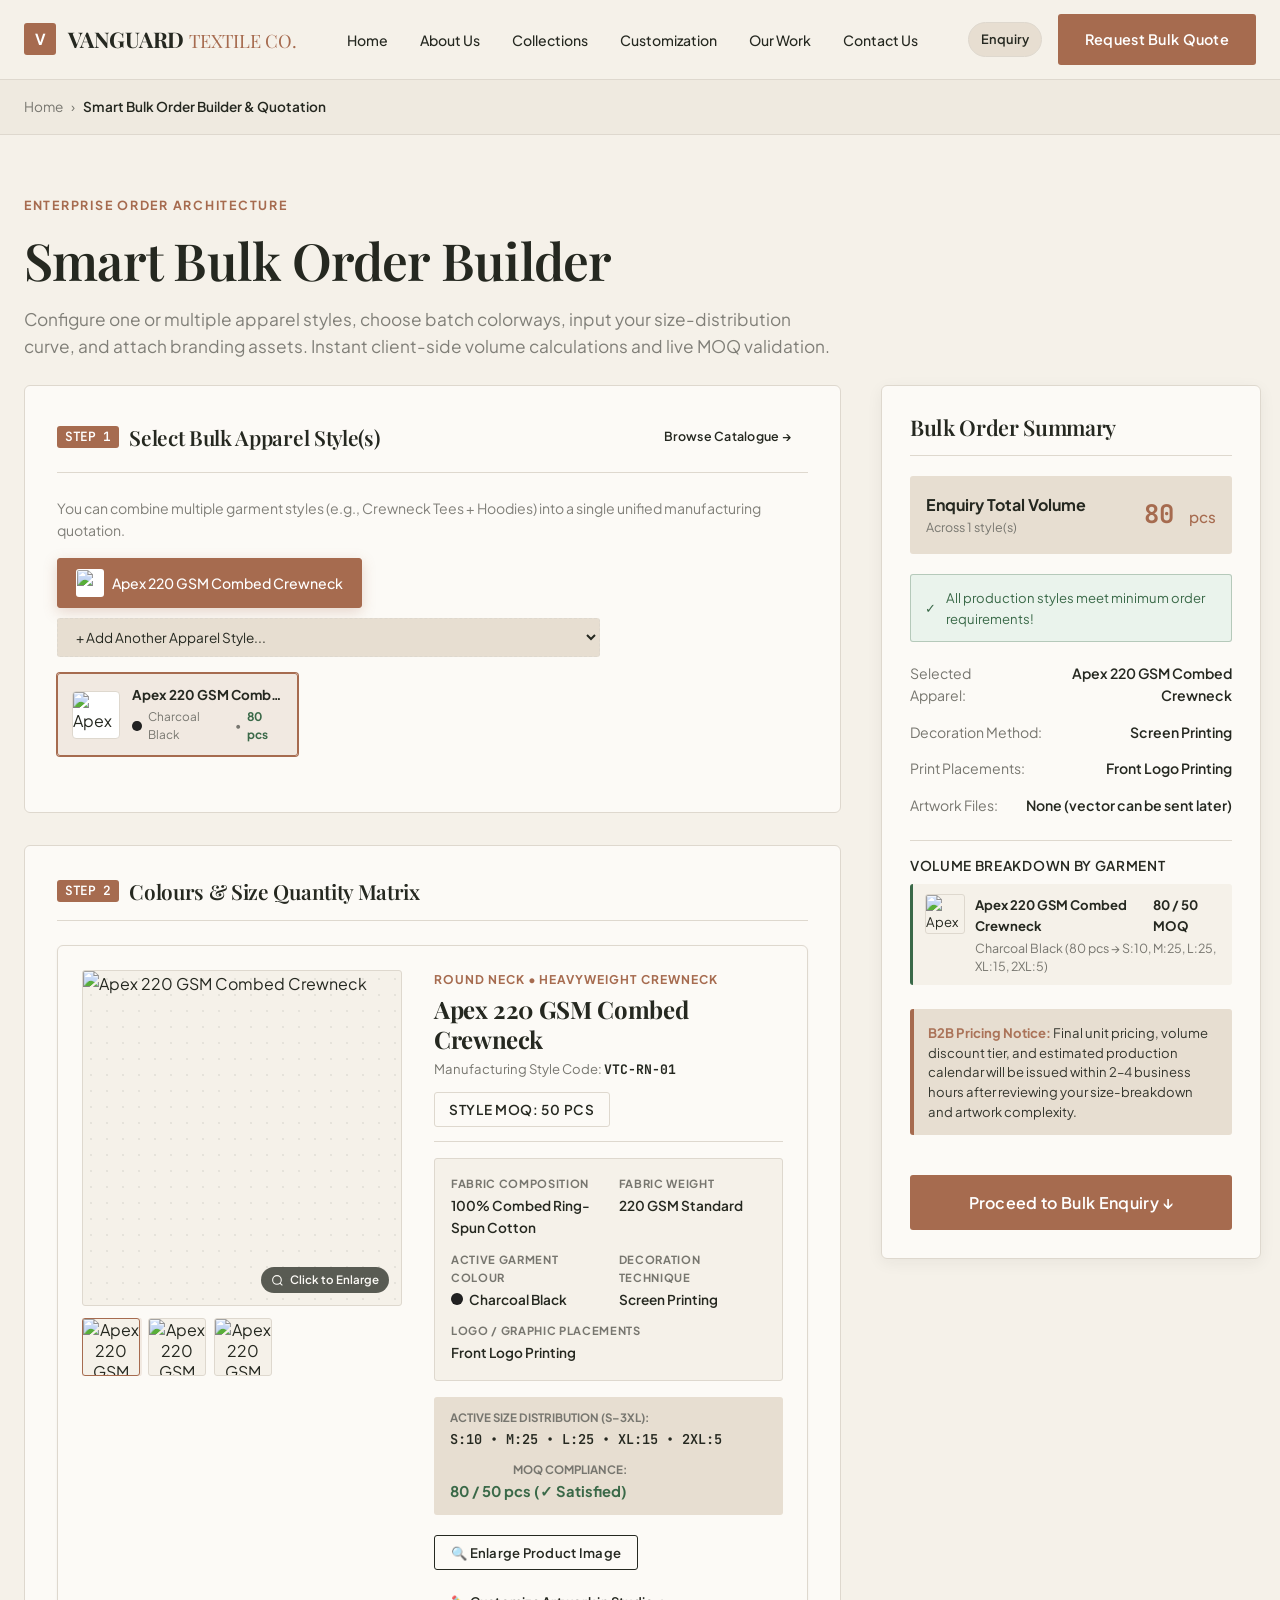
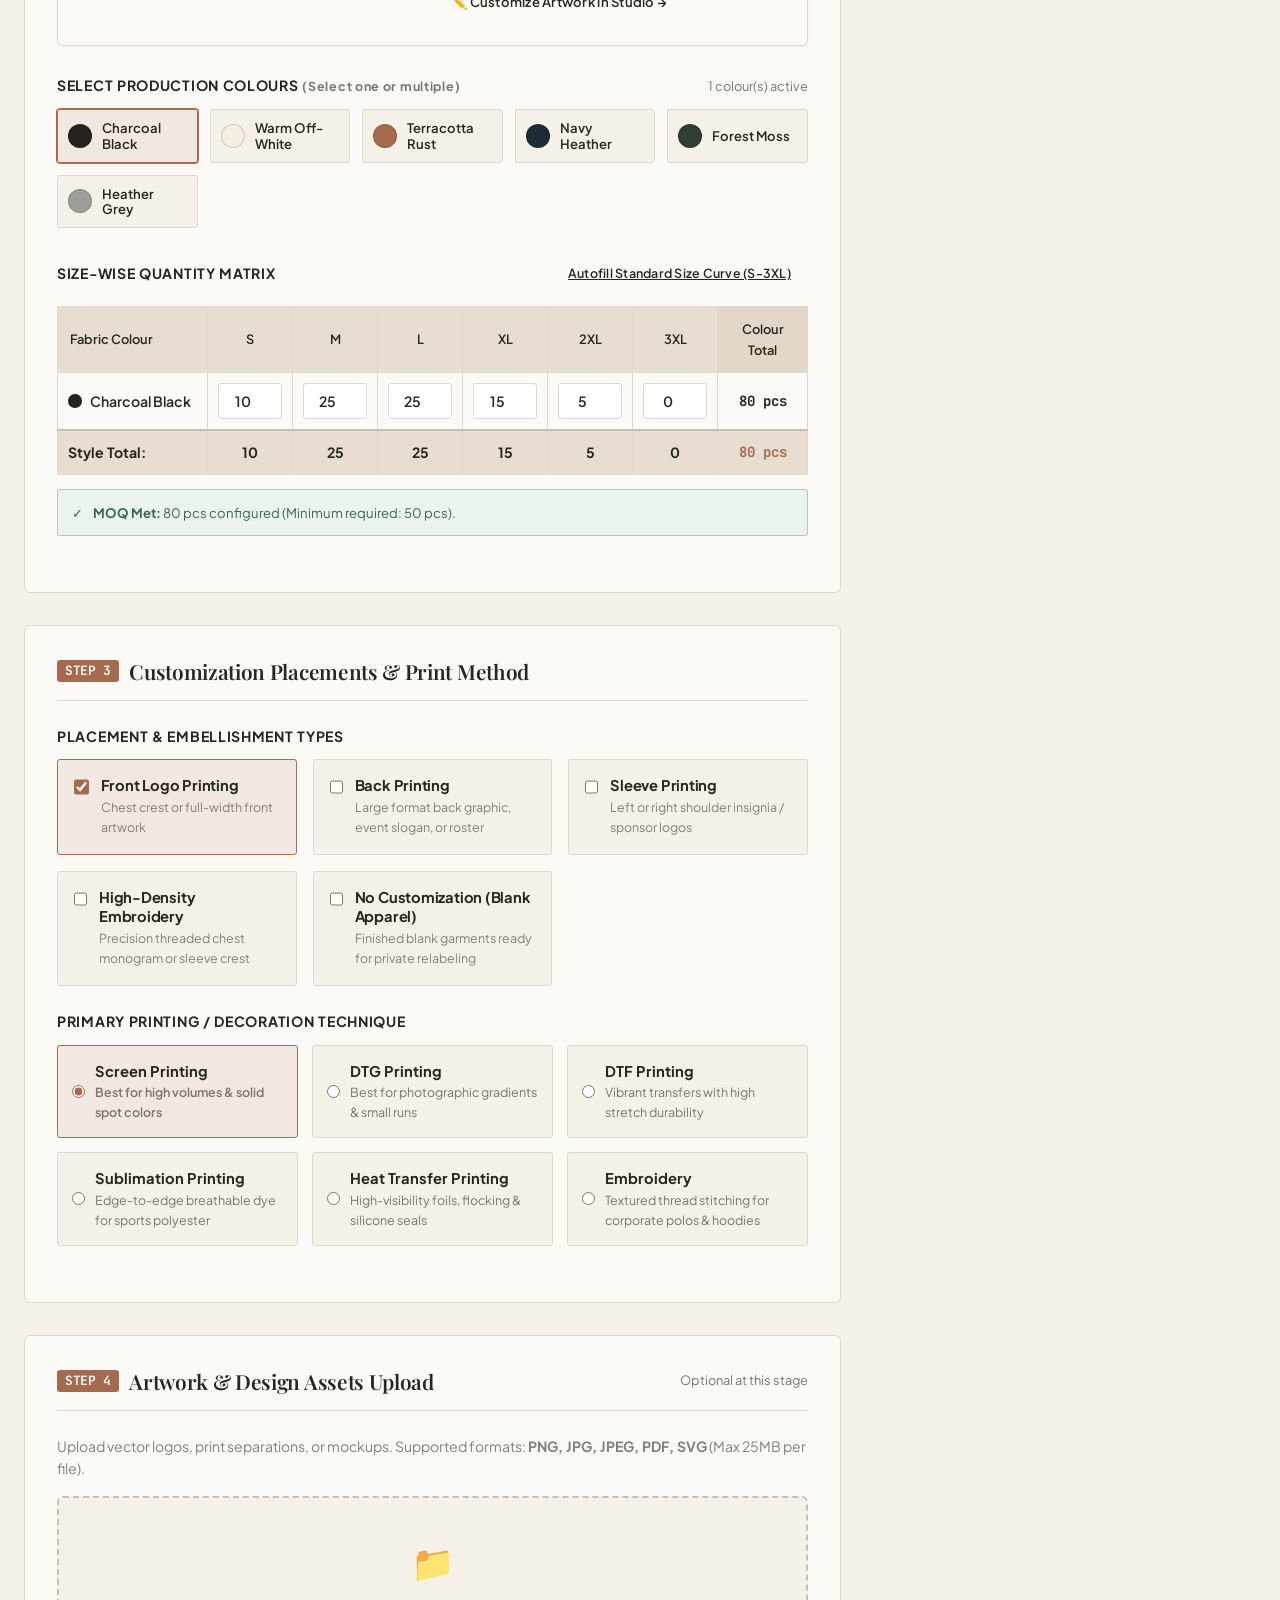
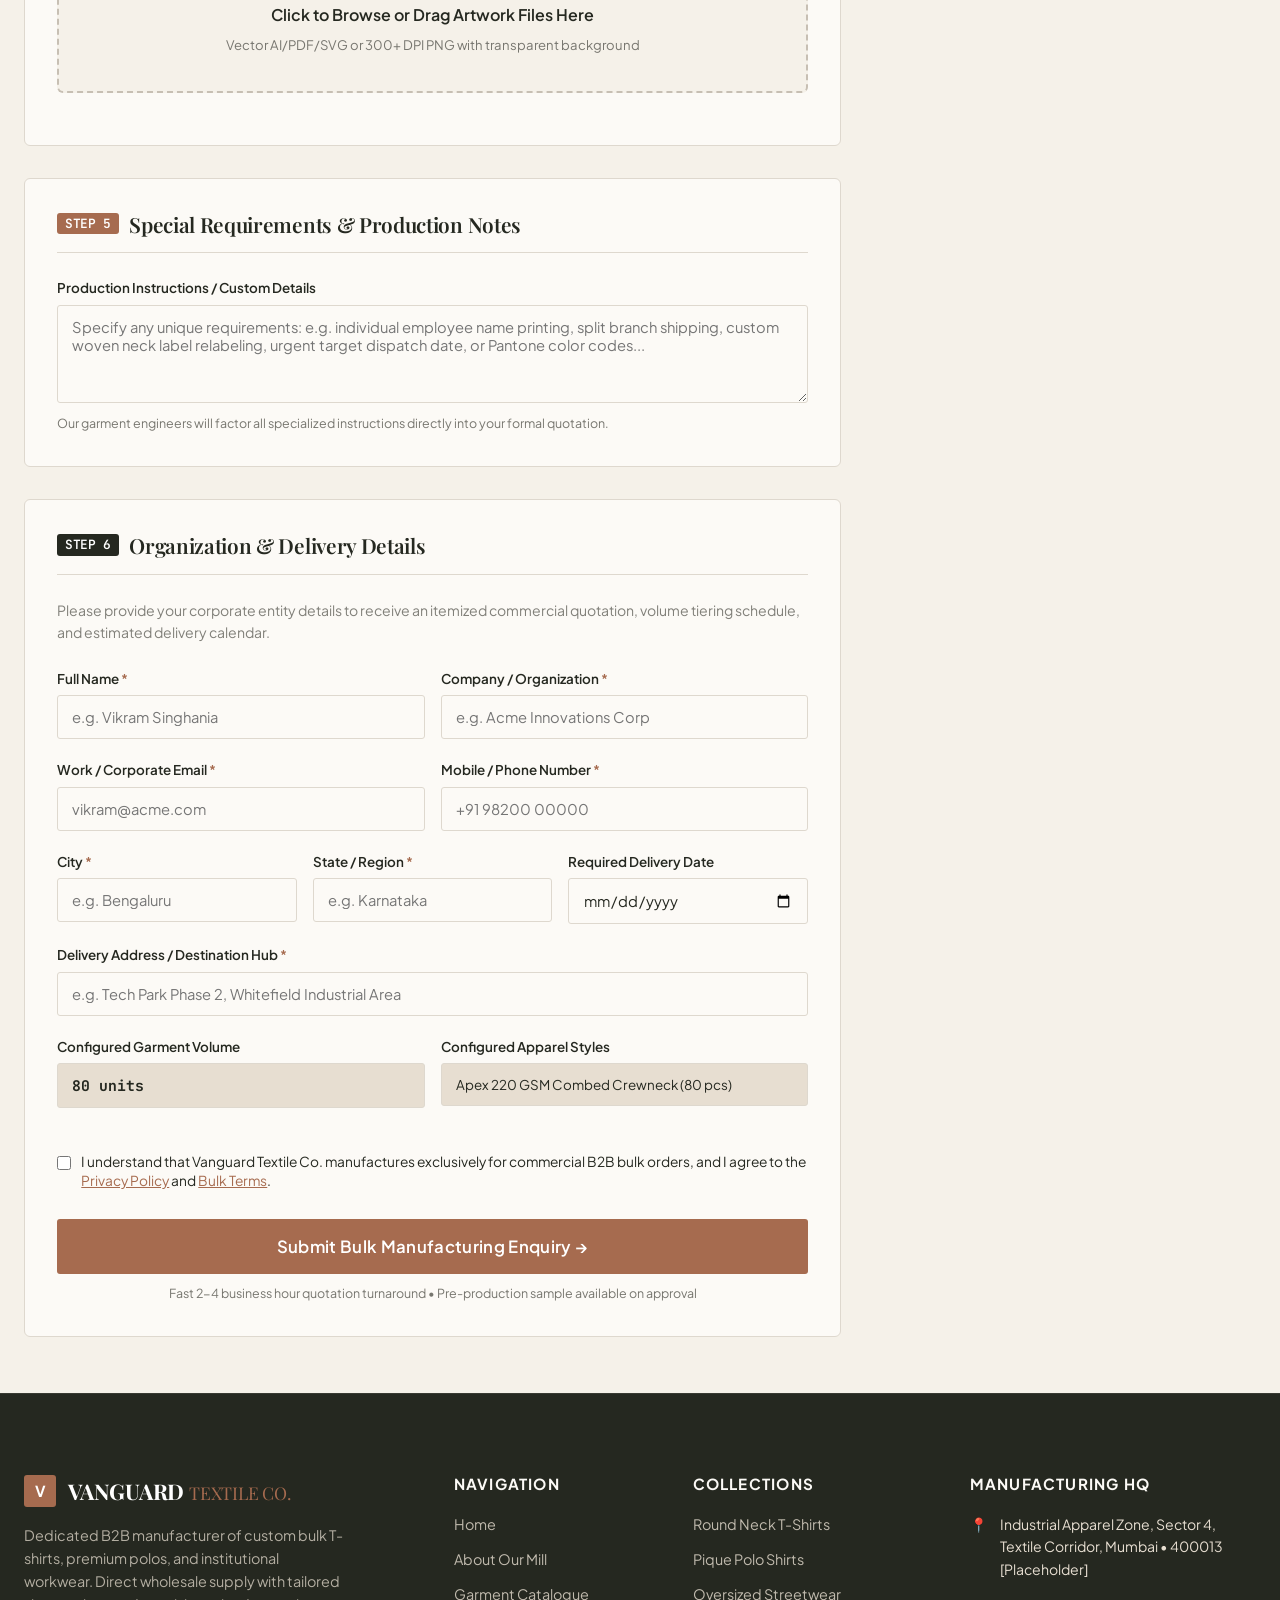
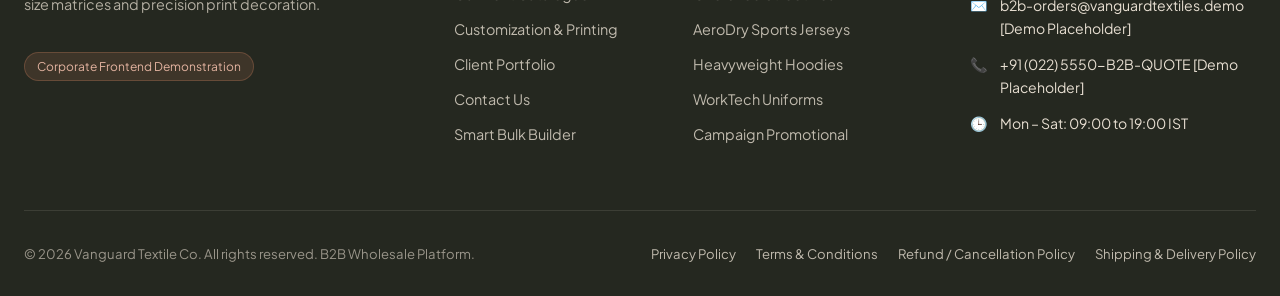
==== commit 8293f88a: "background-changes" ====
--- a/bulk-quote.html
+++ b/bulk-quote.html
@@ -413,9 +413,27 @@
     </div>
   </div>
 
+  <!-- Lightbox Modal for Full-Size Product & Customization Preview -->
+  <div class="modal-overlay" id="productImageLightboxModal" role="dialog" aria-modal="true" aria-labelledby="lightboxModalTitle">
+    <div class="modal-dialog" style="max-width: 760px; text-align: center;">
+      <div class="modal-header">
+        <h3 id="lightboxModalTitle" style="font-size: 1.25rem;">Garment Inspection & Preview</h3>
+        <button class="modal-close-btn" id="closeLightboxModalBtn" aria-label="Close preview">&times;</button>
+      </div>
+      <div class="modal-body" id="lightboxModalBody" style="padding: 24px; display: flex; flex-direction: column; align-items: center; justify-content: center; background-color: var(--bg-warm-ivory); min-height: 420px;">
+        <!-- Injected dynamically: high-res photo or high-precision custom SVG preview -->
+      </div>
+      <div class="modal-footer" style="justify-content: space-between; align-items: center;">
+        <span id="lightboxModalCaption" style="font-size: 0.84rem; color: var(--text-muted-grey);"></span>
+        <button type="button" class="btn btn-secondary btn-sm" id="closeLightboxModalFooterBtn">Close Preview</button>
+      </div>
+    </div>
+  </div>
+
   <!-- Scripts -->
   <script src="js/products.js"></script>
   <script src="js/main.js"></script>
+  <script src="js/garment-svg.js"></script>
   <script src="js/bulk-builder.js"></script>
 </body>
 </html>
--- a/css/styles.css
+++ b/css/styles.css
@@ -1050,3 +1050,1235 @@
 .notice-box strong {
   color: var(--accent-terracotta);
 }
+/* ============================================
+   VANGUARD - FULL BACKGROUND EDITORIAL HERO
+============================================ */
+
+.hero-editorial {
+  position: relative;
+  isolation: isolate;
+  width: 100%;
+  min-height: 780px;
+  height: calc(100vh - 80px);
+  max-height: 950px;
+
+  display: flex;
+  align-items: center;
+
+  overflow: hidden;
+
+  background-color: #171717;
+  background-image: url("../assets/images/3rd-bg.jpg");
+  background-size: cover;
+  background-position: center center;
+  background-repeat: no-repeat;
+
+  color: #f5f1e9;
+}
+
+/* Dark overlay for text readability */
+
+.hero-overlay {
+  position: absolute;
+  inset: 0;
+  z-index: -1;
+
+  background:
+    linear-gradient(
+      90deg,
+      rgba(12, 12, 12, 0.88) 0%,
+      rgba(12, 12, 12, 0.72) 30%,
+      rgba(12, 12, 12, 0.28) 55%,
+      rgba(12, 12, 12, 0.02) 100%
+    );
+}
+
+/* Main container */
+
+.hero-container {
+  position: relative;
+  z-index: 2;
+
+  width: 100%;
+  max-width: 1440px;
+
+  margin: 0 auto;
+  padding: 90px 40px 85px;
+}
+
+/* Left content */
+
+.hero-editorial-col {
+  position: relative;
+  width: 58%;
+  max-width: 760px;
+
+  display: flex;
+  flex-direction: column;
+  align-items: flex-start;
+}
+
+/* Eyebrow */
+
+.hero-meta-bar {
+  display: flex;
+  align-items: center;
+  flex-wrap: wrap;
+  gap: 16px;
+
+  margin-bottom: 32px;
+}
+
+.hero-eyebrow {
+  font-size: 11px;
+  font-weight: 700;
+  letter-spacing: 3px;
+  color: #f5f1e9;
+}
+
+.hero-meta-divider {
+  width: 42px;
+  height: 1px;
+  background: #b87959;
+}
+
+.hero-editorial-badge {
+  font-size: 9px;
+  font-weight: 600;
+  letter-spacing: 2px;
+  color: rgba(245, 241, 233, 0.7);
+}
+
+/* Main heading */
+
+.hero-headline {
+  display: flex;
+  flex-direction: column;
+
+  margin: 0;
+
+  font-family: Georgia, "Times New Roman", serif;
+  font-size: clamp(52px, 5.7vw, 88px);
+  font-weight: 500;
+  line-height: 0.98;
+  letter-spacing: -3px;
+
+  color: #f5f1e9;
+}
+
+.hero-headline-accent {
+  display: block;
+  margin-top: 10px;
+
+  font-style: italic;
+  color: #b87959;
+}
+
+/* Supporting text */
+
+.hero-lead-text {
+  max-width: 540px;
+
+  margin: 30px 0 0;
+
+  font-size: 16px;
+  line-height: 1.8;
+  font-weight: 400;
+
+  color: rgba(245, 241, 233, 0.85);
+}
+
+/* Buttons */
+
+.hero-action-group {
+  display: flex;
+  align-items: center;
+  flex-wrap: wrap;
+  gap: 16px;
+
+  margin-top: 36px;
+}
+
+.hero-btn-primary,
+.hero-btn-secondary {
+  min-height: 54px;
+  padding: 0 27px;
+
+  display: inline-flex;
+  align-items: center;
+  justify-content: center;
+  gap: 12px;
+
+  font-size: 11px;
+  font-weight: 700;
+  letter-spacing: 1px;
+
+  text-decoration: none;
+  transition: all 0.3s ease;
+}
+
+.hero-btn-primary {
+  background: #a66b4f;
+  border: 1px solid #a66b4f;
+  color: #fff;
+}
+
+.hero-btn-primary:hover {
+  background: #8f573e;
+  border-color: #8f573e;
+  transform: translateY(-3px);
+}
+
+.hero-btn-secondary {
+  background: rgba(20, 20, 20, 0.25);
+  border: 1px solid rgba(245, 241, 233, 0.75);
+  color: #f5f1e9;
+}
+
+.hero-btn-secondary:hover {
+  background: #f5f1e9;
+  color: #252820;
+}
+
+/* Bottom information */
+
+.hero-editorial-meta-footer {
+  display: flex;
+  align-items: stretch;
+  gap: 30px;
+
+  margin-top: 75px;
+  padding-top: 20px;
+
+  border-top: 1px solid rgba(245, 241, 233, 0.25);
+}
+
+.hero-meta-item {
+  display: flex;
+  flex-direction: column;
+  gap: 9px;
+}
+
+.hero-meta-item:not(:last-child) {
+  padding-right: 30px;
+  border-right: 1px solid rgba(245, 241, 233, 0.25);
+}
+
+.meta-label {
+  font-size: 9px;
+  font-weight: 700;
+  letter-spacing: 2px;
+  color: #b87959;
+}
+
+.meta-val {
+  font-size: 12px;
+  color: rgba(245, 241, 233, 0.85);
+}
+
+/* Right-side vertical label */
+
+.hero-side-label {
+  position: absolute;
+  right: 42px;
+  bottom: 115px;
+
+  display: flex;
+  flex-direction: column;
+  gap: 8px;
+
+  writing-mode: vertical-rl;
+
+  font-size: 9px;
+  letter-spacing: 3px;
+  color: rgba(245, 241, 233, 0.75);
+}
+
+/* Scroll indicator */
+
+.hero-scroll-indicator {
+  position: absolute;
+  right: 40px;
+  bottom: 35px;
+
+  display: flex;
+  align-items: center;
+  gap: 12px;
+
+  font-size: 9px;
+  letter-spacing: 2px;
+  color: rgba(245, 241, 233, 0.7);
+}
+
+.hero-scroll-indicator span {
+  display: block;
+  width: 38px;
+  height: 1px;
+  background: #b87959;
+}
+
+/* ============================================
+   TABLET
+============================================ */
+
+@media (max-width: 1024px) {
+
+  .hero-editorial {
+    min-height: 720px;
+    height: auto;
+    background-position: 58% center;
+  }
+
+  .hero-container {
+    padding: 100px 32px 75px;
+  }
+
+  .hero-editorial-col {
+    width: 68%;
+  }
+
+  .hero-headline {
+    font-size: clamp(52px, 7vw, 72px);
+  }
+
+  .hero-editorial-meta-footer {
+    gap: 18px;
+    margin-top: 55px;
+  }
+
+  .hero-meta-item:not(:last-child) {
+    padding-right: 18px;
+  }
+
+}
+
+/* ============================================
+   MOBILE
+============================================ */
+
+@media (max-width: 640px) {
+
+  .hero-editorial {
+    min-height: 760px;
+    height: auto;
+
+    align-items: flex-start;
+
+    background-position: 64% center;
+  }
+
+  .hero-overlay {
+    background: linear-gradient(
+      180deg,
+      rgba(10, 10, 10, 0.88) 0%,
+      rgba(10, 10, 10, 0.75) 48%,
+      rgba(10, 10, 10, 0.25) 100%
+    );
+  }
+
+  .hero-container {
+    padding: 95px 22px 55px;
+  }
+
+  .hero-editorial-col {
+    width: 100%;
+  }
+
+  .hero-meta-bar {
+    gap: 10px;
+    margin-bottom: 25px;
+  }
+
+  .hero-eyebrow {
+    font-size: 9px;
+    letter-spacing: 2px;
+  }
+
+  .hero-editorial-badge {
+    font-size: 8px;
+  }
+
+  .hero-headline {
+    font-size: clamp(43px, 10vw, 62px);
+    letter-spacing: -2px;
+    line-height: 1.02;
+  }
+
+  .hero-headline-accent {
+    margin-top: 8px;
+  }
+
+  .hero-lead-text {
+    max-width: 100%;
+    margin-top: 22px;
+    font-size: 14px;
+    line-height: 1.7;
+  }
+
+  .hero-action-group {
+    width: 100%;
+    flex-direction: column;
+    align-items: stretch;
+    gap: 12px;
+    margin-top: 28px;
+  }
+
+  .hero-btn-primary,
+  .hero-btn-secondary {
+    width: 100%;
+    min-height: 52px;
+  }
+
+  .hero-editorial-meta-footer {
+    display: grid;
+    grid-template-columns: 1fr 1fr;
+    gap: 20px;
+
+    margin-top: 45px;
+  }
+
+  .hero-meta-item:not(:last-child) {
+    padding-right: 0;
+    border-right: none;
+  }
+
+  .meta-val {
+    font-size: 11px;
+  }
+
+  .hero-side-label {
+    display: none;
+  }
+
+  .hero-scroll-indicator {
+    right: 22px;
+    bottom: 18px;
+    font-size: 8px;
+  }
+
+}
+
+/* ==========================================
+   VANGUARD HERO — FINAL VISIBILITY & LAYOUT FIX
+========================================== */
+
+.hero-editorial {
+  position: relative !important;
+  isolation: isolate;
+  width: 100%;
+  min-height: 760px;
+  min-height: max(760px, calc(100svh - 80px));
+  height: auto;
+  display: flex;
+  align-items: center;
+  overflow: hidden;
+
+  background-color: #151515 !important;
+  background-image: url("../assets/images/3rd-bg.jpg") !important;
+  background-repeat: no-repeat !important;
+  background-size: cover !important;
+  background-position: center center !important;
+
+  color: #f5f1e9 !important;
+}
+
+/* Overlay */
+.hero-editorial .hero-overlay {
+  position: absolute;
+  inset: 0;
+  z-index: 0;
+  pointer-events: none;
+
+  background: linear-gradient(
+    90deg,
+    rgba(8, 8, 8, 0.94) 0%,
+    rgba(8, 8, 8, 0.82) 30%,
+    rgba(8, 8, 8, 0.48) 53%,
+    rgba(8, 8, 8, 0.04) 100%
+  ) !important;
+}
+
+/* Main container */
+.hero-editorial .hero-container {
+  position: relative;
+  z-index: 2;
+
+  width: 100%;
+  max-width: 1440px;
+  min-height: inherit;
+
+  margin: 0 auto !important;
+  padding: 100px 5.2% 90px !important;
+
+  display: flex;
+  align-items: center;
+}
+
+/* Left content */
+.hero-editorial .hero-editorial-col {
+  position: relative;
+  z-index: 3;
+
+  width: 58%;
+  max-width: 730px;
+
+  display: flex;
+  flex-direction: column;
+  align-items: flex-start;
+}
+
+/* Eyebrow */
+.hero-editorial .hero-meta-bar {
+  display: flex;
+  align-items: center;
+  flex-wrap: wrap;
+  gap: 14px;
+
+  margin: 0 0 34px !important;
+}
+
+.hero-editorial .hero-eyebrow {
+  color: #f5f1e9 !important;
+  font-size: 11px;
+  font-weight: 700;
+  letter-spacing: 2.8px;
+}
+
+.hero-editorial .hero-meta-divider {
+  display: block;
+  width: 38px;
+  height: 1px;
+  background: #b87959;
+}
+
+.hero-editorial .hero-editorial-badge {
+  color: rgba(245, 241, 233, 0.72) !important;
+  font-size: 9px;
+  letter-spacing: 1.8px;
+}
+
+/* Headline */
+.hero-editorial .hero-headline {
+  display: flex;
+  flex-direction: column;
+  align-items: flex-start;
+
+  width: 100%;
+  margin: 0 !important;
+
+  color: #f5f1e9 !important;
+  font-family: Georgia, "Times New Roman", serif !important;
+  font-size: clamp(54px, 5.2vw, 78px) !important;
+  font-weight: 500 !important;
+  line-height: 1.04 !important;
+  letter-spacing: -2.5px !important;
+}
+
+.hero-editorial .hero-headline-accent {
+  display: block;
+  margin-top: 7px;
+
+  color: #b87959 !important;
+  font-style: italic;
+}
+
+/* Description */
+.hero-editorial .hero-lead-text {
+  max-width: 510px;
+  margin: 28px 0 0 !important;
+
+  color: #e5e1da !important;
+  font-size: 16px !important;
+  line-height: 1.8 !important;
+  font-weight: 400;
+}
+
+/* CTA buttons */
+.hero-editorial .hero-action-group {
+  display: flex !important;
+  flex-direction: row !important;
+  align-items: center;
+  flex-wrap: wrap;
+  gap: 15px;
+
+  width: 100%;
+  margin-top: 32px !important;
+}
+
+.hero-editorial .hero-btn-primary,
+.hero-editorial .hero-btn-secondary {
+  min-height: 54px;
+  padding: 0 25px;
+
+  display: inline-flex !important;
+  flex-direction: row;
+  align-items: center;
+  justify-content: center;
+  gap: 12px;
+
+  font-size: 11px !important;
+  font-weight: 700;
+  letter-spacing: 1px;
+
+  text-decoration: none !important;
+  transition: all 0.3s ease;
+}
+
+.hero-editorial .hero-btn-primary {
+  background: #a66b4f !important;
+  border: 1px solid #a66b4f !important;
+  color: #ffffff !important;
+}
+
+.hero-editorial .hero-btn-primary:hover {
+  background: #8f573e !important;
+  transform: translateY(-3px);
+}
+
+.hero-editorial .hero-btn-secondary {
+  background: rgba(20, 20, 20, 0.4) !important;
+  border: 1px solid rgba(245, 241, 233, 0.75) !important;
+  color: #ffffff !important;
+}
+
+.hero-editorial .hero-btn-secondary:hover {
+  background: #f5f1e9 !important;
+  color: #252820 !important;
+}
+
+/* Bottom information */
+.hero-editorial .hero-editorial-meta-footer {
+  display: flex;
+  align-items: stretch;
+  flex-wrap: wrap;
+  gap: 24px;
+
+  width: 100%;
+  margin-top: 65px !important;
+  padding-top: 20px;
+
+  border-top: 1px solid rgba(245, 241, 233, 0.35);
+}
+
+.hero-editorial .hero-meta-item {
+  display: flex;
+  flex-direction: column;
+  gap: 9px;
+}
+
+.hero-editorial .hero-meta-item:not(:last-child) {
+  padding-right: 24px;
+  border-right: 1px solid rgba(245, 241, 233, 0.3);
+}
+
+.hero-editorial .meta-label {
+  color: #b87959 !important;
+  font-size: 9px;
+  font-weight: 700;
+  letter-spacing: 1.8px;
+}
+
+.hero-editorial .meta-val {
+  color: #e5e1da !important;
+  font-size: 12px;
+}
+
+/* Vertical branding */
+.hero-editorial .hero-side-label {
+  position: absolute;
+  right: 35px;
+  bottom: 90px;
+  z-index: 3;
+
+  display: flex;
+  flex-direction: column;
+  gap: 9px;
+
+  writing-mode: vertical-rl;
+  color: rgba(245, 241, 233, 0.75) !important;
+  font-size: 9px;
+  letter-spacing: 2.5px;
+}
+
+/* Scroll indicator */
+.hero-editorial .hero-scroll-indicator {
+  position: absolute;
+  right: 40px;
+  bottom: 28px;
+  z-index: 3;
+
+  display: flex;
+  align-items: center;
+  gap: 12px;
+
+  color: #e5e1da !important;
+  font-size: 9px;
+  letter-spacing: 1.8px;
+}
+
+.hero-editorial .hero-scroll-indicator span {
+  width: 38px;
+  height: 1px;
+  background: #b87959;
+}
+
+/* Tablet */
+@media (max-width: 1024px) {
+  .hero-editorial {
+    min-height: 740px;
+    background-position: 58% center !important;
+  }
+
+  .hero-editorial .hero-container {
+    padding: 100px 35px 85px !important;
+  }
+
+  .hero-editorial .hero-editorial-col {
+    width: 70%;
+  }
+
+  .hero-editorial .hero-headline {
+    font-size: clamp(48px, 7vw, 68px) !important;
+  }
+
+  .hero-editorial .hero-editorial-meta-footer {
+    gap: 16px;
+    margin-top: 48px !important;
+  }
+
+  .hero-editorial .hero-meta-item:not(:last-child) {
+    padding-right: 16px;
+  }
+}
+
+/* Mobile */
+@media (max-width: 640px) {
+  .hero-editorial {
+    min-height: 850px;
+    background-position: 62% center !important;
+  }
+
+  .hero-editorial .hero-overlay {
+    background: linear-gradient(
+      180deg,
+      rgba(8, 8, 8, 0.94) 0%,
+      rgba(8, 8, 8, 0.83) 55%,
+      rgba(8, 8, 8, 0.35) 100%
+    ) !important;
+  }
+
+  .hero-editorial .hero-container {
+    padding: 90px 22px 65px !important;
+  }
+
+  .hero-editorial .hero-editorial-col {
+    width: 100%;
+  }
+
+  .hero-editorial .hero-meta-bar {
+    gap: 9px;
+    margin-bottom: 26px !important;
+  }
+
+  .hero-editorial .hero-eyebrow {
+    font-size: 9px;
+    letter-spacing: 1.8px;
+  }
+
+  .hero-editorial .hero-editorial-badge {
+    font-size: 8px;
+  }
+
+  .hero-editorial .hero-headline {
+    font-size: clamp(43px, 10vw, 60px) !important;
+    letter-spacing: -1.8px !important;
+  }
+
+  .hero-editorial .hero-lead-text {
+    font-size: 14px !important;
+    margin-top: 22px !important;
+  }
+
+  .hero-editorial .hero-action-group {
+    flex-direction: column !important;
+    align-items: stretch;
+    gap: 12px;
+    margin-top: 26px !important;
+  }
+
+  .hero-editorial .hero-btn-primary,
+  .hero-editorial .hero-btn-secondary {
+    width: 100%;
+    min-height: 52px;
+  }
+
+  .hero-editorial .hero-editorial-meta-footer {
+    display: grid;
+    grid-template-columns: 1fr 1fr;
+    gap: 20px;
+    margin-top: 42px !important;
+  }
+
+  .hero-editorial .hero-meta-item:not(:last-child) {
+    padding-right: 0;
+    border-right: none;
+  }
+
+  .hero-editorial .hero-side-label {
+    display: none;
+  }
+
+  .hero-editorial .hero-scroll-indicator {
+    right: 22px;
+    bottom: 18px;
+  }
+}
+
+/* ==========================================================================
+   ENTERPRISE ORDER ARCHITECTURE: PRODUCT VISUAL DISPLAY LAYOUT
+   ========================================================================== */
+
+/* Product Selector Pill with Thumbnail */
+.product-picker-pill {
+  display: inline-flex;
+  align-items: center;
+  gap: 10px;
+  padding: 8px 16px;
+  background-color: var(--bg-warm-ivory);
+  border: 1px solid var(--border-color);
+  border-radius: var(--radius-sm);
+  cursor: pointer;
+  font-size: 0.88rem;
+  font-weight: 500;
+  transition: all var(--transition-fast);
+}
+
+.product-picker-pill:hover {
+  border-color: var(--accent-terracotta);
+}
+
+.product-picker-pill.active {
+  background-color: var(--accent-terracotta);
+  color: #FFFFFF;
+  border-color: var(--accent-terracotta);
+  box-shadow: 0 4px 14px rgba(166, 107, 79, 0.25);
+}
+
+.pill-thumb-mini {
+  width: 28px;
+  height: 28px;
+  border-radius: 3px;
+  object-fit: cover;
+  background-color: #FFFFFF;
+  border: 1px solid rgba(0, 0, 0, 0.1);
+  flex-shrink: 0;
+}
+
+.product-picker-pill.active .pill-thumb-mini {
+  border-color: rgba(255, 255, 255, 0.5);
+}
+
+/* Selected Products Visual Gallery Strip */
+.selected-products-strip {
+  display: grid;
+  grid-template-columns: repeat(auto-fill, minmax(220px, 1fr));
+  gap: 14px;
+  margin-top: 14px;
+  margin-bottom: 24px;
+}
+
+.selected-strip-item {
+  display: flex;
+  align-items: center;
+  gap: 12px;
+  padding: 10px 14px;
+  background-color: var(--bg-warm-ivory);
+  border: 1px solid var(--border-color);
+  border-radius: var(--radius-sm);
+  cursor: pointer;
+  transition: all var(--transition-fast);
+  position: relative;
+}
+
+.selected-strip-item:hover {
+  border-color: var(--text-charcoal);
+  transform: translateY(-2px);
+}
+
+.selected-strip-item.is-active {
+  border-color: var(--accent-terracotta);
+  background-color: var(--accent-terracotta-subtle);
+  box-shadow: 0 0 0 1px var(--accent-terracotta);
+}
+
+.selected-strip-thumb {
+  width: 48px;
+  height: 48px;
+  border-radius: 4px;
+  object-fit: cover;
+  background-color: #FFFFFF;
+  border: 1px solid var(--border-color);
+  flex-shrink: 0;
+}
+
+.selected-strip-info {
+  display: flex;
+  flex-direction: column;
+  overflow: hidden;
+  flex: 1;
+}
+
+.selected-strip-title {
+  font-size: 0.84rem;
+  font-weight: 700;
+  white-space: nowrap;
+  overflow: hidden;
+  text-overflow: ellipsis;
+  color: var(--text-charcoal);
+}
+
+.selected-strip-meta {
+  font-size: 0.74rem;
+  color: var(--text-muted-grey);
+  display: flex;
+  align-items: center;
+  gap: 6px;
+  margin-top: 2px;
+}
+
+/* Product Showcase Display Card (Centerpiece) */
+.product-showcase-card {
+  background-color: var(--bg-soft-white);
+  border: 1px solid var(--border-color);
+  border-radius: var(--radius-md);
+  padding: 24px;
+  margin-bottom: 28px;
+  box-shadow: var(--shadow-subtle);
+}
+
+.product-showcase-grid {
+  display: grid;
+  grid-template-columns: 320px 1fr;
+  gap: 32px;
+  align-items: start;
+}
+
+/* Left: Large Image / Custom Preview Stage */
+.showcase-stage-wrap {
+  display: flex;
+  flex-direction: column;
+  gap: 12px;
+}
+
+.showcase-preview-frame {
+  position: relative;
+  width: 100%;
+  aspect-ratio: 1 / 1.05;
+  background-color: var(--bg-warm-ivory);
+  background-image: radial-gradient(circle, rgba(119, 118, 111, 0.12) 1px, transparent 1px);
+  background-size: 16px 16px;
+  border-radius: var(--radius-sm);
+  border: 1px solid var(--border-color);
+  overflow: hidden;
+  display: flex;
+  align-items: center;
+  justify-content: center;
+  cursor: pointer;
+  transition: all var(--transition-fast);
+}
+
+.showcase-preview-frame:hover {
+  border-color: var(--accent-terracotta);
+  box-shadow: var(--shadow-card);
+}
+
+.showcase-main-img {
+  width: 100%;
+  height: 100%;
+  object-fit: cover;
+  display: block;
+  transition: transform var(--transition-smooth);
+}
+
+.showcase-preview-frame:hover .showcase-main-img {
+  transform: scale(1.03);
+}
+
+/* Customized SVG Mockup Container inside Showcase */
+.showcase-svg-container {
+  width: 90%;
+  height: 94%;
+  position: relative;
+  display: flex;
+  align-items: center;
+  justify-content: center;
+  filter: drop-shadow(0 10px 20px rgba(37, 40, 32, 0.1));
+}
+
+.showcase-svg-container svg {
+  width: 100%;
+  height: 100%;
+}
+
+.showcase-artwork-overlay {
+  position: absolute;
+  inset: 0;
+  pointer-events: none;
+}
+
+.showcase-placed-logo {
+  position: absolute;
+  transform-origin: center center;
+}
+
+.showcase-placed-logo img {
+  width: 100%;
+  height: 100%;
+  object-fit: contain;
+  display: block;
+  filter: drop-shadow(0 2px 4px rgba(0, 0, 0, 0.2));
+}
+
+/* Zoom Badge Overlay */
+.showcase-zoom-hint {
+  position: absolute;
+  bottom: 12px;
+  right: 12px;
+  background-color: rgba(37, 40, 32, 0.75);
+  color: #FCFAF6;
+  font-size: 0.72rem;
+  font-weight: 600;
+  padding: 4px 10px;
+  border-radius: var(--radius-pill);
+  display: flex;
+  align-items: center;
+  gap: 6px;
+  backdrop-filter: blur(4px);
+  pointer-events: none;
+  transition: background-color var(--transition-fast);
+}
+
+.showcase-preview-frame:hover .showcase-zoom-hint {
+  background-color: var(--accent-terracotta);
+}
+
+/* Custom Tag Badge on Image */
+.showcase-custom-badge {
+  position: absolute;
+  top: 12px;
+  left: 12px;
+  background-color: var(--accent-terracotta);
+  color: #FFFFFF;
+  font-size: 0.7rem;
+  font-weight: 700;
+  letter-spacing: 0.06em;
+  text-transform: uppercase;
+  padding: 3px 8px;
+  border-radius: var(--radius-sm);
+  z-index: 2;
+  box-shadow: 0 2px 6px rgba(0,0,0,0.15);
+}
+
+/* Front / Back or Angle Thumbnails */
+.showcase-thumb-row {
+  display: flex;
+  align-items: center;
+  gap: 8px;
+  overflow-x: auto;
+}
+
+.showcase-thumb-btn {
+  width: 58px;
+  height: 58px;
+  border-radius: var(--radius-sm);
+  border: 1px solid var(--border-color);
+  background-color: var(--bg-warm-ivory);
+  overflow: hidden;
+  cursor: pointer;
+  padding: 0;
+  display: flex;
+  flex-direction: column;
+  align-items: center;
+  justify-content: center;
+  position: relative;
+  transition: all var(--transition-fast);
+  flex-shrink: 0;
+}
+
+.showcase-thumb-btn:hover {
+  border-color: var(--text-charcoal);
+}
+
+.showcase-thumb-btn.is-active {
+  border-color: var(--accent-terracotta);
+  box-shadow: 0 0 0 2px var(--accent-terracotta-subtle);
+}
+
+.showcase-thumb-btn img {
+  width: 100%;
+  height: 100%;
+  object-fit: cover;
+}
+
+.showcase-thumb-label {
+  font-size: 0.65rem;
+  font-weight: 700;
+  text-transform: uppercase;
+  letter-spacing: 0.04em;
+  color: var(--text-charcoal);
+  margin-top: 2px;
+}
+
+/* Uploaded Logo Preview Chip */
+.showcase-logo-chip {
+  display: flex;
+  align-items: center;
+  gap: 10px;
+  padding: 8px 12px;
+  background-color: var(--bg-warm-ivory);
+  border: 1px dashed var(--accent-terracotta);
+  border-radius: var(--radius-sm);
+  font-size: 0.78rem;
+}
+
+.showcase-logo-chip img {
+  width: 28px;
+  height: 28px;
+  object-fit: contain;
+  background: #FFFFFF;
+  border: 1px solid var(--border-color);
+  border-radius: 2px;
+  flex-shrink: 0;
+}
+
+/* Right: Product Details Specifications Grid */
+.showcase-info-pane {
+  display: flex;
+  flex-direction: column;
+  gap: 16px;
+}
+
+.showcase-header-row {
+  display: flex;
+  justify-content: space-between;
+  align-items: flex-start;
+  flex-wrap: wrap;
+  gap: 12px;
+  padding-bottom: 14px;
+  border-bottom: 1px solid var(--border-color);
+}
+
+.showcase-product-title {
+  font-family: var(--font-heading);
+  font-size: 1.5rem;
+  font-weight: 700;
+  color: var(--text-charcoal);
+  line-height: 1.25;
+}
+
+.showcase-category-pill {
+  font-size: 0.75rem;
+  font-weight: 700;
+  letter-spacing: 0.08em;
+  text-transform: uppercase;
+  color: var(--accent-terracotta);
+  margin-bottom: 4px;
+  display: block;
+}
+
+.showcase-spec-table {
+  display: grid;
+  grid-template-columns: 1fr 1fr;
+  gap: 12px 20px;
+  background-color: var(--bg-warm-ivory);
+  padding: 16px;
+  border-radius: var(--radius-sm);
+  border: 1px solid var(--border-color);
+  font-size: 0.85rem;
+}
+
+.showcase-spec-entry {
+  display: flex;
+  flex-direction: column;
+  gap: 2px;
+}
+
+.showcase-spec-label {
+  font-size: 0.7rem;
+  font-weight: 700;
+  text-transform: uppercase;
+  letter-spacing: 0.06em;
+  color: var(--text-muted-grey);
+}
+
+.showcase-spec-val {
+  font-weight: 600;
+  color: var(--text-charcoal);
+  display: flex;
+  align-items: center;
+  gap: 6px;
+}
+
+.showcase-qty-summary-pill {
+  padding: 12px 16px;
+  background-color: var(--bg-muted-beige);
+  border-radius: var(--radius-sm);
+  display: flex;
+  align-items: center;
+  justify-content: space-between;
+  flex-wrap: wrap;
+  gap: 10px;
+  font-size: 0.88rem;
+}
+
+.showcase-action-row {
+  display: flex;
+  align-items: center;
+  gap: 12px;
+  flex-wrap: wrap;
+  margin-top: 4px;
+}
+
+/* Lightbox Modal Media */
+.lightbox-media-wrap {
+  width: 100%;
+  max-width: 520px;
+  aspect-ratio: 1 / 1.05;
+  background-color: var(--bg-soft-white);
+  border-radius: var(--radius-md);
+  overflow: hidden;
+  border: 1px solid var(--border-color);
+  display: flex;
+  align-items: center;
+  justify-content: center;
+  position: relative;
+  box-shadow: var(--shadow-card);
+}
+
+.lightbox-img-full {
+  width: 100%;
+  height: 100%;
+  object-fit: cover;
+}
+
+/* Responsive adjustments for Product Showcase */
+@media (max-width: 900px) {
+  .product-showcase-grid {
+    grid-template-columns: 1fr;
+    gap: 24px;
+  }
+
+  .showcase-preview-frame {
+    max-width: 380px;
+    margin: 0 auto;
+  }
+
+  .showcase-thumb-row {
+    justify-content: center;
+  }
+
+  .showcase-spec-table {
+    grid-template-columns: 1fr;
+  }
+}
+
--- a/css/responsive.css
+++ b/css/responsive.css
@@ -21,110 +21,340 @@
   gap: 24px;
 }
 
-/* Hero Section Editorial Layout */
+/* ==========================================================================
+   HERO SECTION: REDESIGNED EDITORIAL CAMPAIGN
+   ========================================================================== */
+
 .hero-editorial {
-  padding: 80px 0 100px 0;
   position: relative;
   overflow: hidden;
-}
-
-.hero-grid {
+  background-color: var(--bg-warm-ivory);
+  min-height: calc(100vh - var(--header-height));
+  display: flex;
+  align-items: center;
+  padding: 48px 0 56px 0;
+}
+
+.hero-container {
   display: grid;
-  grid-template-columns: 1.15fr 0.85fr;
-  gap: 60px;
-  align-items: center;
-}
-
-.hero-content {
+  grid-template-columns: 1.05fr 0.95fr;
+  gap: 64px;
+  align-items: center;
+  width: 100%;
+}
+
+/* Left Editorial Content Column */
+.hero-editorial-col {
+  display: flex;
+  flex-direction: column;
   max-width: 620px;
-}
-
-.hero-title {
-  margin-bottom: 24px;
-  font-size: clamp(2.6rem, 4.5vw, 4.2rem);
+  z-index: 2;
+}
+
+/* Meta Bar: Eyebrow + Sub-badge */
+.hero-meta-bar {
+  display: inline-flex;
+  align-items: center;
+  gap: 12px;
+  margin-bottom: 22px;
+  animation: heroFadeUp 0.65s cubic-bezier(0.16, 1, 0.3, 1) both;
+  animation-delay: 0.05s;
+}
+
+.hero-eyebrow {
+  font-family: var(--font-body);
+  font-size: 0.74rem;
+  font-weight: 700;
+  letter-spacing: 0.16em;
+  text-transform: uppercase;
+  color: var(--accent-terracotta);
+}
+
+.hero-meta-divider {
+  width: 20px;
+  height: 1px;
+  background-color: var(--border-dark);
+  display: inline-block;
+}
+
+.hero-editorial-badge {
+  font-family: var(--font-mono);
+  font-size: 0.7rem;
+  letter-spacing: 0.08em;
+  text-transform: uppercase;
+  color: var(--text-muted-grey);
+  background-color: rgba(222, 216, 206, 0.55);
+  border: 1px solid var(--border-color);
+  padding: 3px 8px;
+  border-radius: var(--radius-sm);
+}
+
+/* Main Editorial Headline */
+.hero-headline {
+  font-family: var(--font-heading);
+  font-size: clamp(2.5rem, 4.1vw, 4rem);
+  font-weight: 600;
   line-height: 1.12;
-}
-
-.hero-lead {
-  font-size: 1.15rem;
-  line-height: 1.7;
+  letter-spacing: -0.025em;
+  color: var(--text-charcoal);
+  margin-bottom: 22px;
+  text-wrap: balance;
+  animation: heroFadeUp 0.7s cubic-bezier(0.16, 1, 0.3, 1) both;
+  animation-delay: 0.15s;
+}
+
+.hero-headline-accent {
+  color: var(--accent-terracotta);
+  font-style: italic;
+  font-weight: 500;
+  display: inline-block;
+}
+
+/* Supporting Lead Paragraph */
+.hero-lead-text {
+  font-family: var(--font-body);
+  font-size: clamp(1rem, 1.2vw, 1.12rem);
+  line-height: 1.68;
   color: var(--text-charcoal);
   opacity: 0.88;
-  margin-bottom: 36px;
-}
-
-.hero-actions {
-  display: flex;
+  max-width: 520px;
+  margin-bottom: 34px;
+  animation: heroFadeUp 0.75s cubic-bezier(0.16, 1, 0.3, 1) both;
+  animation-delay: 0.25s;
+}
+
+/* Action CTA Buttons */
+.hero-action-group {
+  display: flex;
+  align-items: center;
   gap: 16px;
-  align-items: center;
+  margin-bottom: 40px;
   flex-wrap: wrap;
-  margin-bottom: 48px;
-}
-
-.hero-stats-row {
+  animation: heroFadeUp 0.8s cubic-bezier(0.16, 1, 0.3, 1) both;
+  animation-delay: 0.35s;
+}
+
+.hero-btn-primary {
+  background-color: var(--accent-terracotta);
+  color: #FFFFFF;
+  padding: 15px 32px;
+  font-size: 0.86rem;
+  font-weight: 600;
+  letter-spacing: 0.08em;
+  text-transform: uppercase;
+  border-radius: var(--radius-sm);
+  border: 1px solid var(--accent-terracotta);
+  box-shadow: 0 4px 16px rgba(166, 107, 79, 0.22);
+  transition: all 0.25s cubic-bezier(0.16, 1, 0.3, 1);
+  display: inline-flex;
+  align-items: center;
+  gap: 10px;
+}
+
+.hero-btn-primary:hover {
+  background-color: var(--accent-terracotta-hover);
+  border-color: var(--accent-terracotta-hover);
+  color: #FFFFFF;
+  transform: translateY(-2px);
+  box-shadow: 0 8px 24px rgba(166, 107, 79, 0.32);
+}
+
+.hero-btn-arrow {
+  transition: transform 0.25s cubic-bezier(0.16, 1, 0.3, 1);
+}
+
+.hero-btn-primary:hover .hero-btn-arrow {
+  transform: translateX(4px);
+}
+
+.hero-btn-secondary {
+  background-color: transparent;
+  color: var(--text-charcoal);
+  border: 1px solid var(--text-charcoal);
+  padding: 15px 30px;
+  font-size: 0.86rem;
+  font-weight: 600;
+  letter-spacing: 0.08em;
+  text-transform: uppercase;
+  border-radius: var(--radius-sm);
+  transition: all 0.25s cubic-bezier(0.16, 1, 0.3, 1);
+  display: inline-flex;
+  align-items: center;
+  justify-content: center;
+}
+
+.hero-btn-secondary:hover {
+  background-color: var(--text-charcoal);
+  color: var(--bg-warm-ivory);
+  transform: translateY(-2px);
+}
+
+/* Editorial Micro-Footer Details */
+.hero-editorial-meta-footer {
+  border-top: 1px solid var(--border-color);
+  padding-top: 24px;
   display: flex;
   gap: 36px;
-  padding-top: 32px;
-  border-top: 1px solid var(--border-color);
-}
-
-.hero-stat-item {
+  animation: heroFadeUp 0.85s cubic-bezier(0.16, 1, 0.3, 1) both;
+  animation-delay: 0.45s;
+}
+
+.hero-meta-item {
   display: flex;
   flex-direction: column;
-}
-
-.hero-stat-val {
-  font-family: var(--font-heading);
-  font-size: 1.8rem;
-  font-weight: 700;
+  gap: 3px;
+}
+
+.hero-meta-item .meta-label {
+  font-family: var(--font-mono);
+  font-size: 0.68rem;
+  letter-spacing: 0.1em;
+  text-transform: uppercase;
+  color: var(--text-muted-grey);
+}
+
+.hero-meta-item .meta-val {
+  font-family: var(--font-body);
+  font-size: 0.82rem;
+  font-weight: 600;
   color: var(--text-charcoal);
 }
 
-.hero-stat-label {
-  font-size: 0.8rem;
-  color: var(--text-muted-grey);
-  text-transform: uppercase;
-  letter-spacing: 0.05em;
-}
-
-.hero-visual-composition {
+/* Right Dominant Visual Column */
+.hero-visual-col {
   position: relative;
-}
-
-.hero-image-main {
+  display: flex;
+  justify-content: flex-end;
+  animation: heroVisualEntrance 0.85s cubic-bezier(0.16, 1, 0.3, 1) both;
+  animation-delay: 0.2s;
+}
+
+.hero-visual-frame {
+  position: relative;
   width: 100%;
-  aspect-ratio: 4 / 5;
+  max-width: 540px;
+  aspect-ratio: 4 / 4.9;
+  border-radius: var(--radius-sm);
+  overflow: hidden;
+  background-color: var(--bg-muted-beige);
+  border: 1px solid var(--border-color);
+  box-shadow: 0 20px 48px rgba(37, 40, 32, 0.12);
+}
+
+.hero-picture {
+  display: block;
+  width: 100%;
+  height: 100%;
+}
+
+.hero-dominant-img {
+  width: 100%;
+  height: 100%;
   object-fit: cover;
-  border-radius: var(--radius-md);
-  box-shadow: var(--shadow-floating);
-  border: 1px solid var(--border-color);
-}
-
-.hero-floating-card {
+  object-position: center top;
+  display: block;
+  transition: transform 0.8s cubic-bezier(0.16, 1, 0.3, 1);
+}
+
+.hero-visual-frame:hover .hero-dominant-img {
+  transform: scale(1.03);
+}
+
+/* Subtle Editorial Plaque */
+.hero-caption-card {
   position: absolute;
-  bottom: -24px;
-  left: -24px;
-  background-color: var(--bg-soft-white);
-  padding: 20px 24px;
-  border-radius: var(--radius-sm);
-  border: 1px solid var(--border-color);
-  box-shadow: var(--shadow-card);
-  max-width: 270px;
-}
-
-.floating-badge {
-  font-size: 0.72rem;
-  font-weight: 700;
-  letter-spacing: 0.06em;
+  bottom: 20px;
+  left: 20px;
+  right: 20px;
+  background: rgba(252, 250, 246, 0.94);
+  backdrop-filter: blur(10px);
+  -webkit-backdrop-filter: blur(10px);
+  border: 1px solid var(--border-color);
+  padding: 14px 18px;
+  border-radius: var(--radius-sm);
+  box-shadow: 0 8px 24px rgba(37, 40, 32, 0.08);
+  transition: transform 0.3s cubic-bezier(0.16, 1, 0.3, 1);
+}
+
+.hero-visual-frame:hover .hero-caption-card {
+  transform: translateY(-2px);
+}
+
+.caption-tag {
+  font-size: 0.68rem;
+  font-weight: 700;
+  letter-spacing: 0.12em;
   text-transform: uppercase;
   color: var(--accent-terracotta);
-  margin-bottom: 6px;
-}
-
-.floating-title {
-  font-size: 0.92rem;
-  font-weight: 600;
+  margin-bottom: 2px;
+}
+
+.caption-title {
+  font-family: var(--font-body);
+  font-size: 0.88rem;
+  font-weight: 700;
   color: var(--text-charcoal);
+}
+
+.caption-sub {
+  font-size: 0.74rem;
+  color: var(--text-muted-grey);
+  margin-top: 2px;
+}
+
+/* Subtle Corner Brand Marker */
+.hero-architectural-stamp {
+  position: absolute;
+  top: 18px;
+  right: 18px;
+  background: rgba(37, 40, 32, 0.78);
+  color: #FCFAF6;
+  font-family: var(--font-mono);
+  font-size: 0.68rem;
+  letter-spacing: 0.12em;
+  padding: 5px 10px;
+  border-radius: var(--radius-sm);
+  backdrop-filter: blur(6px);
+  -webkit-backdrop-filter: blur(6px);
+  pointer-events: none;
+}
+
+/* Animations */
+@keyframes heroFadeUp {
+  from {
+    opacity: 0;
+    transform: translateY(18px);
+  }
+  to {
+    opacity: 1;
+    transform: translateY(0);
+  }
+}
+
+@keyframes heroVisualEntrance {
+  from {
+    opacity: 0;
+    transform: scale(0.98) translateY(14px);
+  }
+  to {
+    opacity: 1;
+    transform: scale(1) translateY(0);
+  }
+}
+
+@media (prefers-reduced-motion: reduce) {
+  .hero-meta-bar,
+  .hero-headline,
+  .hero-lead-text,
+  .hero-action-group,
+  .hero-editorial-meta-footer,
+  .hero-visual-col,
+  .hero-dominant-img {
+    animation: none !important;
+    transition: none !important;
+    opacity: 1 !important;
+    transform: none !important;
+  }
 }
 
 /* Process Timeline Section */
@@ -1013,15 +1243,34 @@
     display: block;
   }
 
-  .hero-grid {
+  /* Hero Section Tablet Rebalancing */
+  .hero-editorial {
+    min-height: auto;
+    padding: 44px 0 56px 0;
+  }
+
+  .hero-container {
     grid-template-columns: 1fr;
-    gap: 40px;
-  }
-
-  .hero-visual-composition {
-    order: -1;
-    max-width: 520px;
-    margin: 0 auto;
+    gap: 44px;
+  }
+
+  .hero-editorial-col {
+    max-width: 100%;
+  }
+
+  .hero-headline {
+    font-size: clamp(2.4rem, 5.5vw, 3.2rem);
+    line-height: 1.15;
+  }
+
+  .hero-visual-col {
+    justify-content: center;
+  }
+
+  .hero-visual-frame {
+    max-width: 100%;
+    aspect-ratio: 16 / 11;
+    max-height: 480px;
   }
 
   .services-grid,
@@ -1049,8 +1298,93 @@
     padding: 60px 0;
   }
 
+  /* Hero Section Mobile Optimization */
   .hero-editorial {
-    padding: 40px 0 60px 0;
+    padding: 28px 0 44px 0;
+    min-height: auto;
+  }
+
+  .hero-container {
+    gap: 32px;
+  }
+
+  .hero-meta-bar {
+    flex-wrap: wrap;
+    gap: 8px;
+    margin-bottom: 16px;
+  }
+
+  .hero-eyebrow {
+    font-size: 0.7rem;
+    letter-spacing: 0.14em;
+  }
+
+  .hero-editorial-badge {
+    font-size: 0.65rem;
+  }
+
+  .hero-headline {
+    font-size: clamp(2.1rem, 8.5vw, 2.7rem);
+    line-height: 1.14;
+    margin-bottom: 18px;
+  }
+
+  .hero-lead-text {
+    font-size: 0.98rem;
+    line-height: 1.6;
+    margin-bottom: 26px;
+  }
+
+  .hero-action-group {
+    flex-direction: column;
+    align-items: stretch;
+    gap: 12px;
+    margin-bottom: 28px;
+  }
+
+  .hero-btn-primary,
+  .hero-btn-secondary {
+    width: 100%;
+    padding: 14px 20px;
+    font-size: 0.84rem;
+    justify-content: center;
+  }
+
+  .hero-editorial-meta-footer {
+    grid-template-columns: 1fr;
+    gap: 14px;
+    padding-top: 18px;
+  }
+
+  .hero-visual-frame {
+    aspect-ratio: 4 / 4.6;
+    max-height: 380px;
+  }
+
+  .hero-caption-card {
+    left: 12px;
+    right: 12px;
+    bottom: 12px;
+    padding: 10px 14px;
+  }
+
+  .caption-tag {
+    font-size: 0.62rem;
+  }
+
+  .caption-title {
+    font-size: 0.82rem;
+  }
+
+  .caption-sub {
+    font-size: 0.7rem;
+  }
+
+  .hero-architectural-stamp {
+    top: 12px;
+    right: 12px;
+    font-size: 0.62rem;
+    padding: 3px 8px;
   }
 
   .process-grid {
@@ -1068,12 +1402,6 @@
     text-align: center;
   }
 
-  .hero-floating-card {
-    position: static;
-    margin-top: 16px;
-    max-width: 100%;
-  }
-
   .product-grid {
     grid-template-columns: 1fr;
   }
